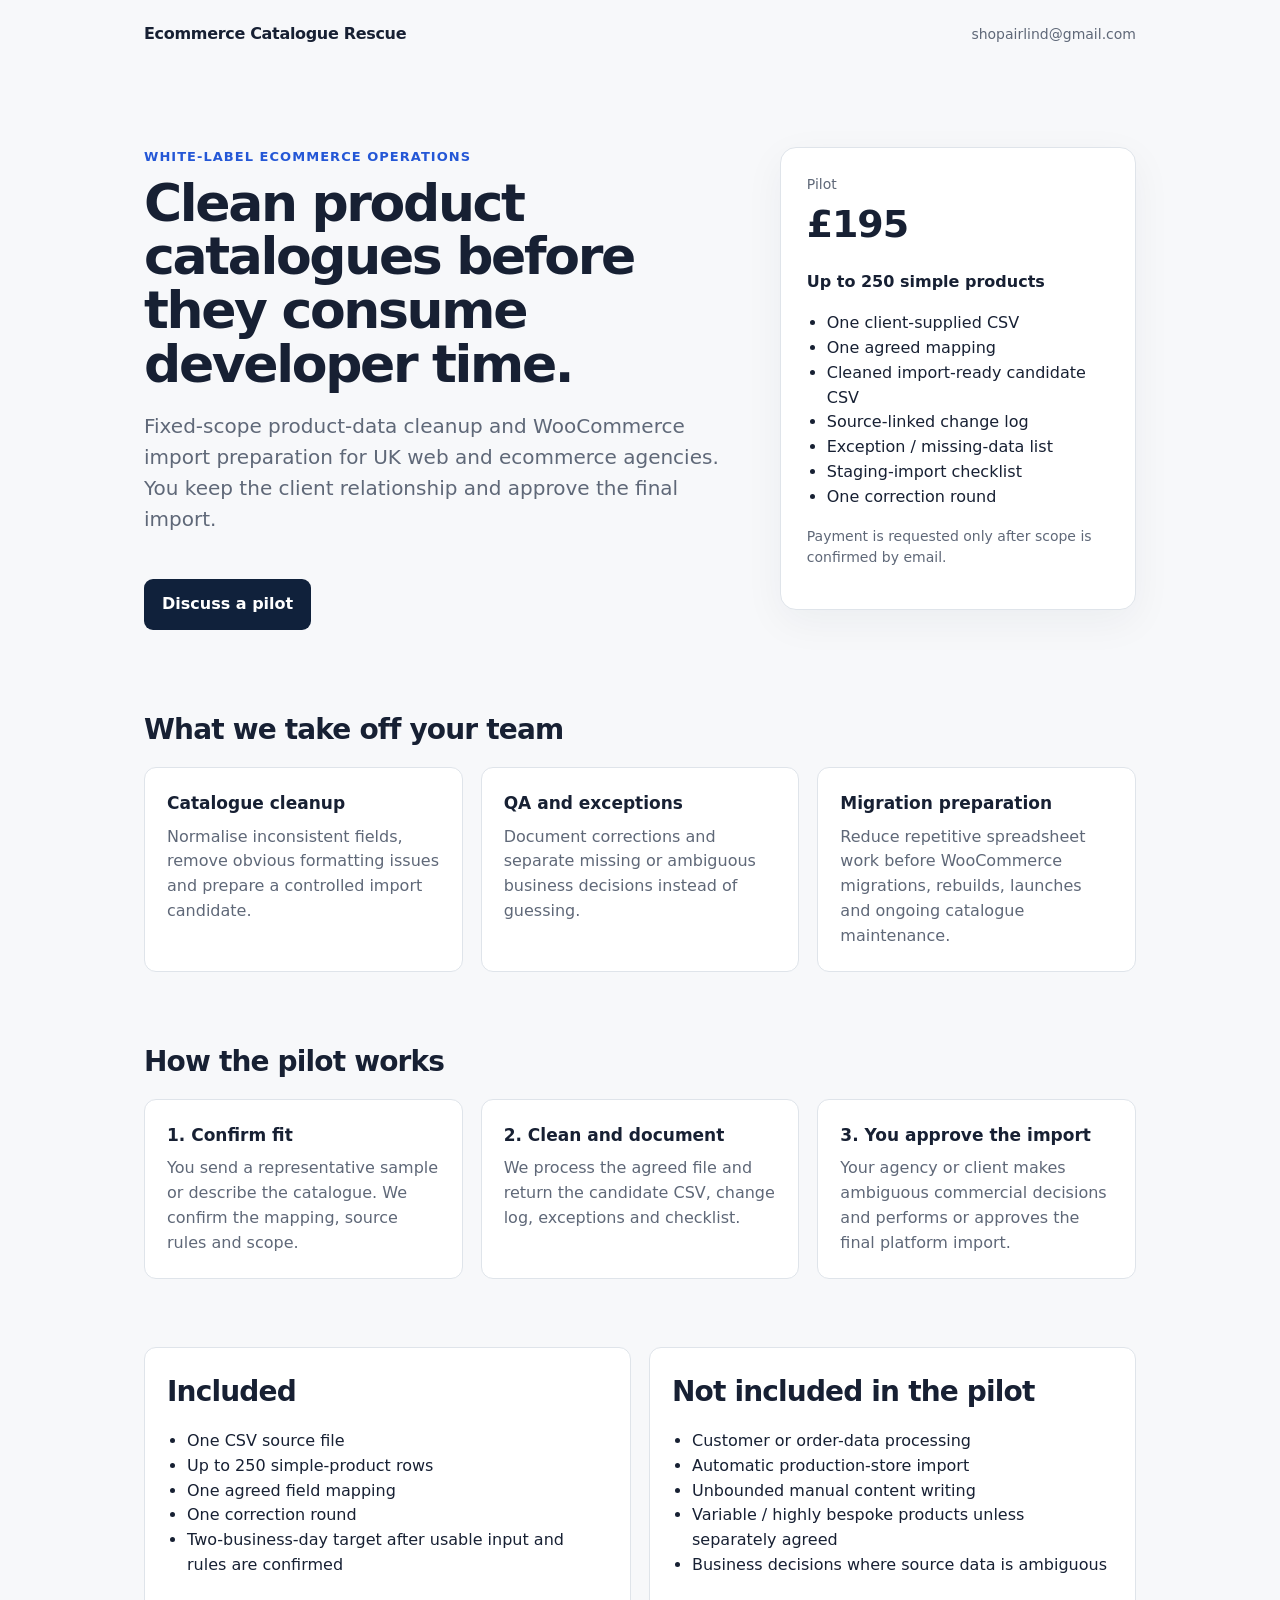
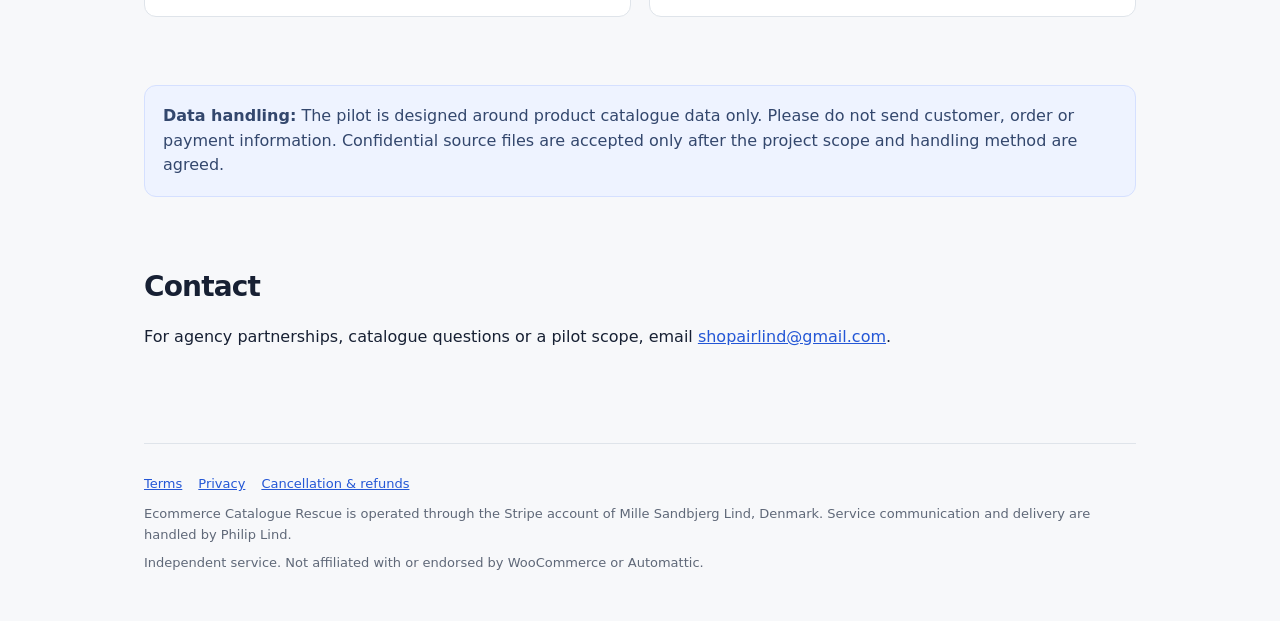
==== catalogue-rescue/index.html @ b731dfa0 "Add Ecommerce Catalogue Rescue landing page" ====
<!doctype html>
<html lang="en">
<head>
  <meta charset="utf-8">
  <meta name="viewport" content="width=device-width,initial-scale=1">
  <title>Ecommerce Catalogue Rescue</title>
  <meta name="description" content="Fixed-scope product catalogue cleanup and WooCommerce import preparation for UK ecommerce and web agencies.">
  <style>
    :root{--bg:#f7f8fa;--card:#fff;--text:#172033;--muted:#5f6878;--line:#dfe4ea;--accent:#2457d6;--dark:#10213b}*{box-sizing:border-box}body{margin:0;font-family:Inter,ui-sans-serif,system-ui,-apple-system,BlinkMacSystemFont,"Segoe UI",sans-serif;background:var(--bg);color:var(--text);line-height:1.55}a{color:var(--accent)}.wrap{max-width:1040px;margin:auto;padding:0 24px}.nav{display:flex;justify-content:space-between;align-items:center;padding:22px 0}.brand{font-weight:800;letter-spacing:-.02em}.nav a{text-decoration:none;color:var(--muted);font-size:14px}.hero{padding:78px 0 44px;display:grid;grid-template-columns:1.25fr .75fr;gap:42px;align-items:start}.eyebrow{font-size:13px;font-weight:700;text-transform:uppercase;letter-spacing:.08em;color:var(--accent)}h1{font-size:52px;line-height:1.03;letter-spacing:-.045em;margin:10px 0 18px}.lead{font-size:20px;color:var(--muted);max-width:720px}.cta{display:inline-block;margin-top:24px;background:var(--dark);color:white;text-decoration:none;padding:13px 18px;border-radius:9px;font-weight:700}.card{background:var(--card);border:1px solid var(--line);border-radius:16px;padding:26px;box-shadow:0 12px 40px rgba(16,33,59,.05)}.price{font-size:38px;font-weight:800;letter-spacing:-.03em}.small{font-size:14px;color:var(--muted)}section{padding:34px 0}h2{font-size:28px;letter-spacing:-.03em;margin:0 0 16px}.grid{display:grid;grid-template-columns:repeat(3,1fr);gap:18px}.box{background:white;border:1px solid var(--line);border-radius:12px;padding:22px}.box h3{margin:0 0 8px;font-size:17px}.box p{margin:0;color:var(--muted)}ul{padding-left:20px}.scope{display:grid;grid-template-columns:1fr 1fr;gap:18px}.note{background:#eef3ff;border:1px solid #d5e0ff;border-radius:12px;padding:18px;color:#33476d}.footer{margin-top:44px;padding:30px 0 48px;border-top:1px solid var(--line);font-size:13px;color:var(--muted)}.footer-links{display:flex;gap:16px;flex-wrap:wrap;margin-bottom:10px}@media(max-width:760px){.hero{grid-template-columns:1fr;padding-top:48px}.grid,.scope{grid-template-columns:1fr}h1{font-size:40px}.lead{font-size:18px}}
  </style>
</head>
<body>
  <div class="wrap">
    <nav class="nav"><div class="brand">Ecommerce Catalogue Rescue</div><a href="mailto:shopairlind@gmail.com">shopairlind@gmail.com</a></nav>

    <main>
      <section class="hero">
        <div>
          <div class="eyebrow">White-label ecommerce operations</div>
          <h1>Clean product catalogues before they consume developer time.</h1>
          <p class="lead">Fixed-scope product-data cleanup and WooCommerce import preparation for UK web and ecommerce agencies. You keep the client relationship and approve the final import.</p>
          <a class="cta" href="mailto:shopairlind@gmail.com?subject=Catalogue%20Rescue%20pilot">Discuss a pilot</a>
        </div>
        <aside class="card">
          <div class="small">Pilot</div>
          <div class="price">£195</div>
          <p><strong>Up to 250 simple products</strong></p>
          <ul>
            <li>One client-supplied CSV</li>
            <li>One agreed mapping</li>
            <li>Cleaned import-ready candidate CSV</li>
            <li>Source-linked change log</li>
            <li>Exception / missing-data list</li>
            <li>Staging-import checklist</li>
            <li>One correction round</li>
          </ul>
          <p class="small">Payment is requested only after scope is confirmed by email.</p>
        </aside>
      </section>

      <section>
        <h2>What we take off your team</h2>
        <div class="grid">
          <div class="box"><h3>Catalogue cleanup</h3><p>Normalise inconsistent fields, remove obvious formatting issues and prepare a controlled import candidate.</p></div>
          <div class="box"><h3>QA and exceptions</h3><p>Document corrections and separate missing or ambiguous business decisions instead of guessing.</p></div>
          <div class="box"><h3>Migration preparation</h3><p>Reduce repetitive spreadsheet work before WooCommerce migrations, rebuilds, launches and ongoing catalogue maintenance.</p></div>
        </div>
      </section>

      <section>
        <h2>How the pilot works</h2>
        <div class="grid">
          <div class="box"><h3>1. Confirm fit</h3><p>You send a representative sample or describe the catalogue. We confirm the mapping, source rules and scope.</p></div>
          <div class="box"><h3>2. Clean and document</h3><p>We process the agreed file and return the candidate CSV, change log, exceptions and checklist.</p></div>
          <div class="box"><h3>3. You approve the import</h3><p>Your agency or client makes ambiguous commercial decisions and performs or approves the final platform import.</p></div>
        </div>
      </section>

      <section class="scope">
        <div class="box">
          <h2>Included</h2>
          <ul>
            <li>One CSV source file</li>
            <li>Up to 250 simple-product rows</li>
            <li>One agreed field mapping</li>
            <li>One correction round</li>
            <li>Two-business-day target after usable input and rules are confirmed</li>
          </ul>
        </div>
        <div class="box">
          <h2>Not included in the pilot</h2>
          <ul>
            <li>Customer or order-data processing</li>
            <li>Automatic production-store import</li>
            <li>Unbounded manual content writing</li>
            <li>Variable / highly bespoke products unless separately agreed</li>
            <li>Business decisions where source data is ambiguous</li>
          </ul>
        </div>
      </section>

      <section>
        <div class="note"><strong>Data handling:</strong> The pilot is designed around product catalogue data only. Please do not send customer, order or payment information. Confidential source files are accepted only after the project scope and handling method are agreed.</div>
      </section>

      <section>
        <h2>Contact</h2>
        <p>For agency partnerships, catalogue questions or a pilot scope, email <a href="mailto:shopairlind@gmail.com">shopairlind@gmail.com</a>.</p>
      </section>
    </main>

    <footer class="footer">
      <div class="footer-links"><a href="terms.html">Terms</a><a href="privacy.html">Privacy</a><a href="refunds.html">Cancellation & refunds</a></div>
      <div>Ecommerce Catalogue Rescue is operated through the Stripe account of Mille Sandbjerg Lind, Denmark. Service communication and delivery are handled by Philip Lind.</div>
      <div style="margin-top:8px">Independent service. Not affiliated with or endorsed by WooCommerce or Automattic.</div>
    </footer>
  </div>
</body>
</html>
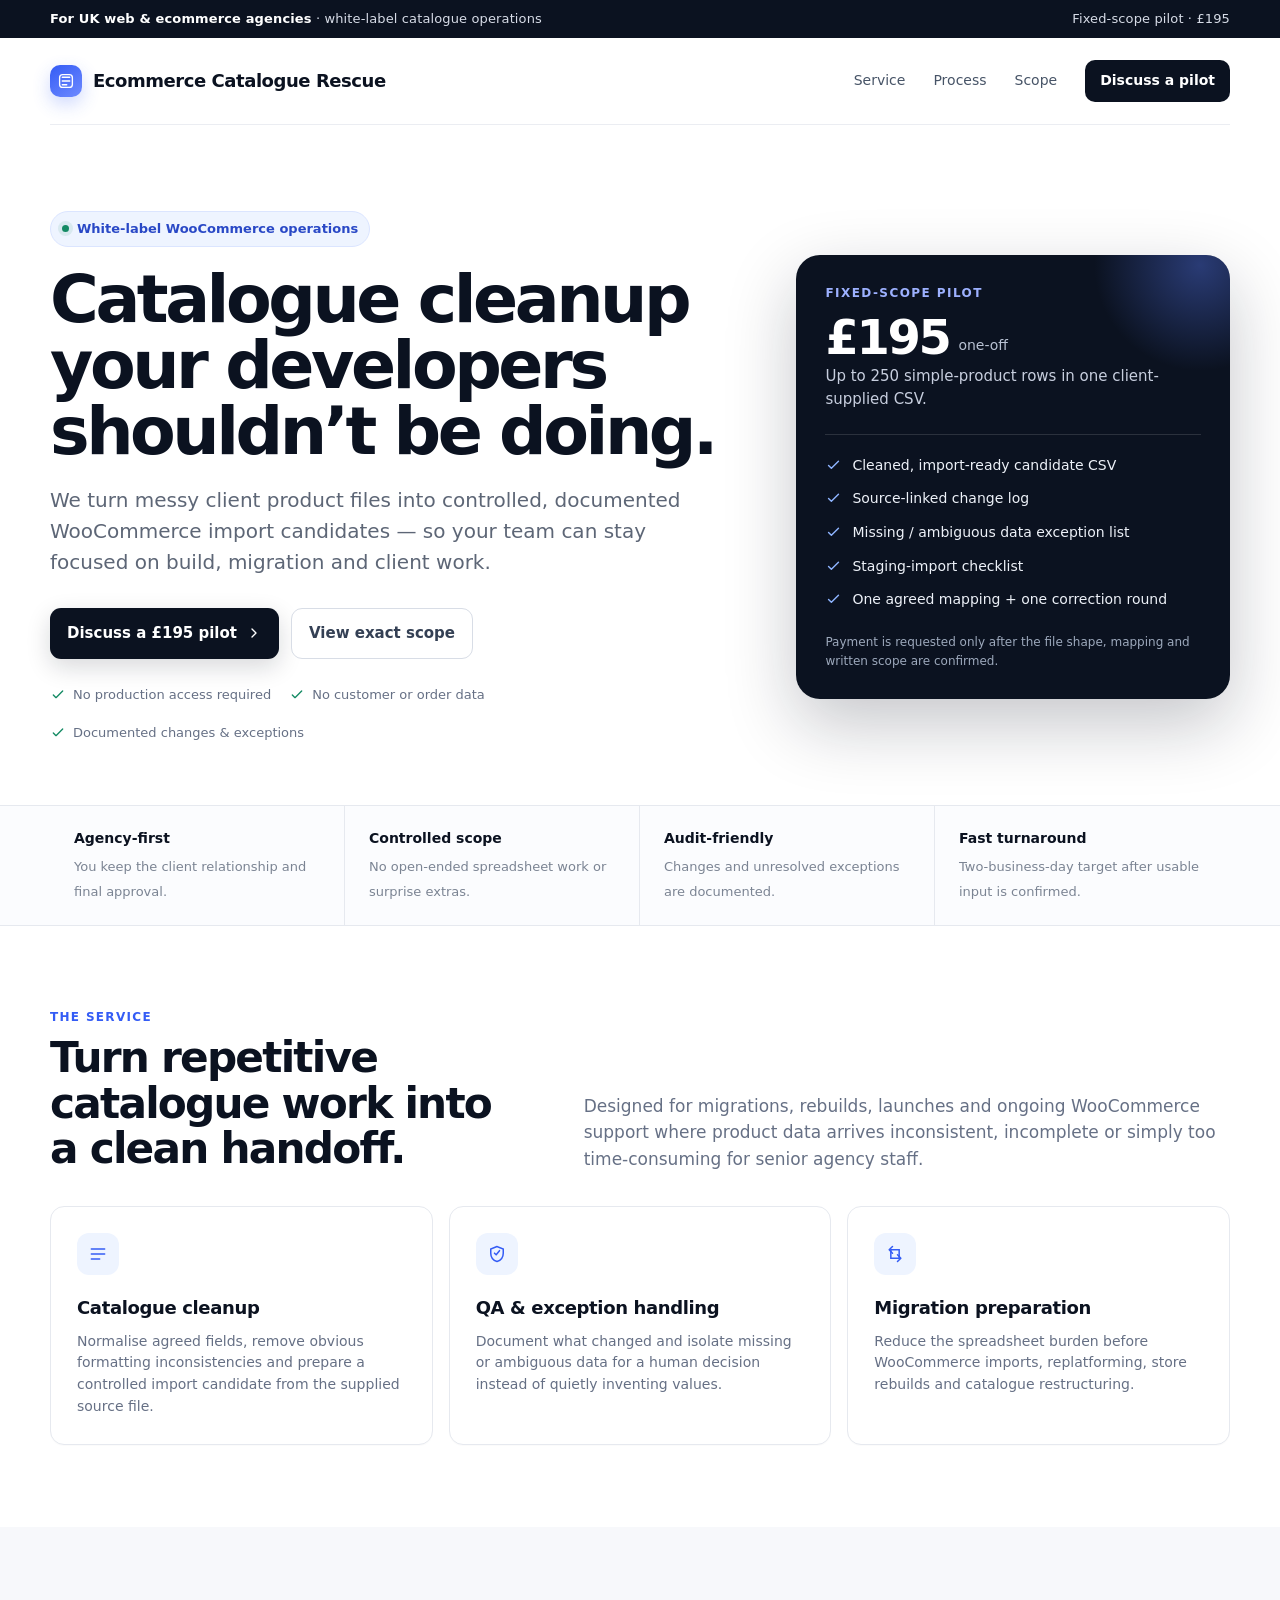
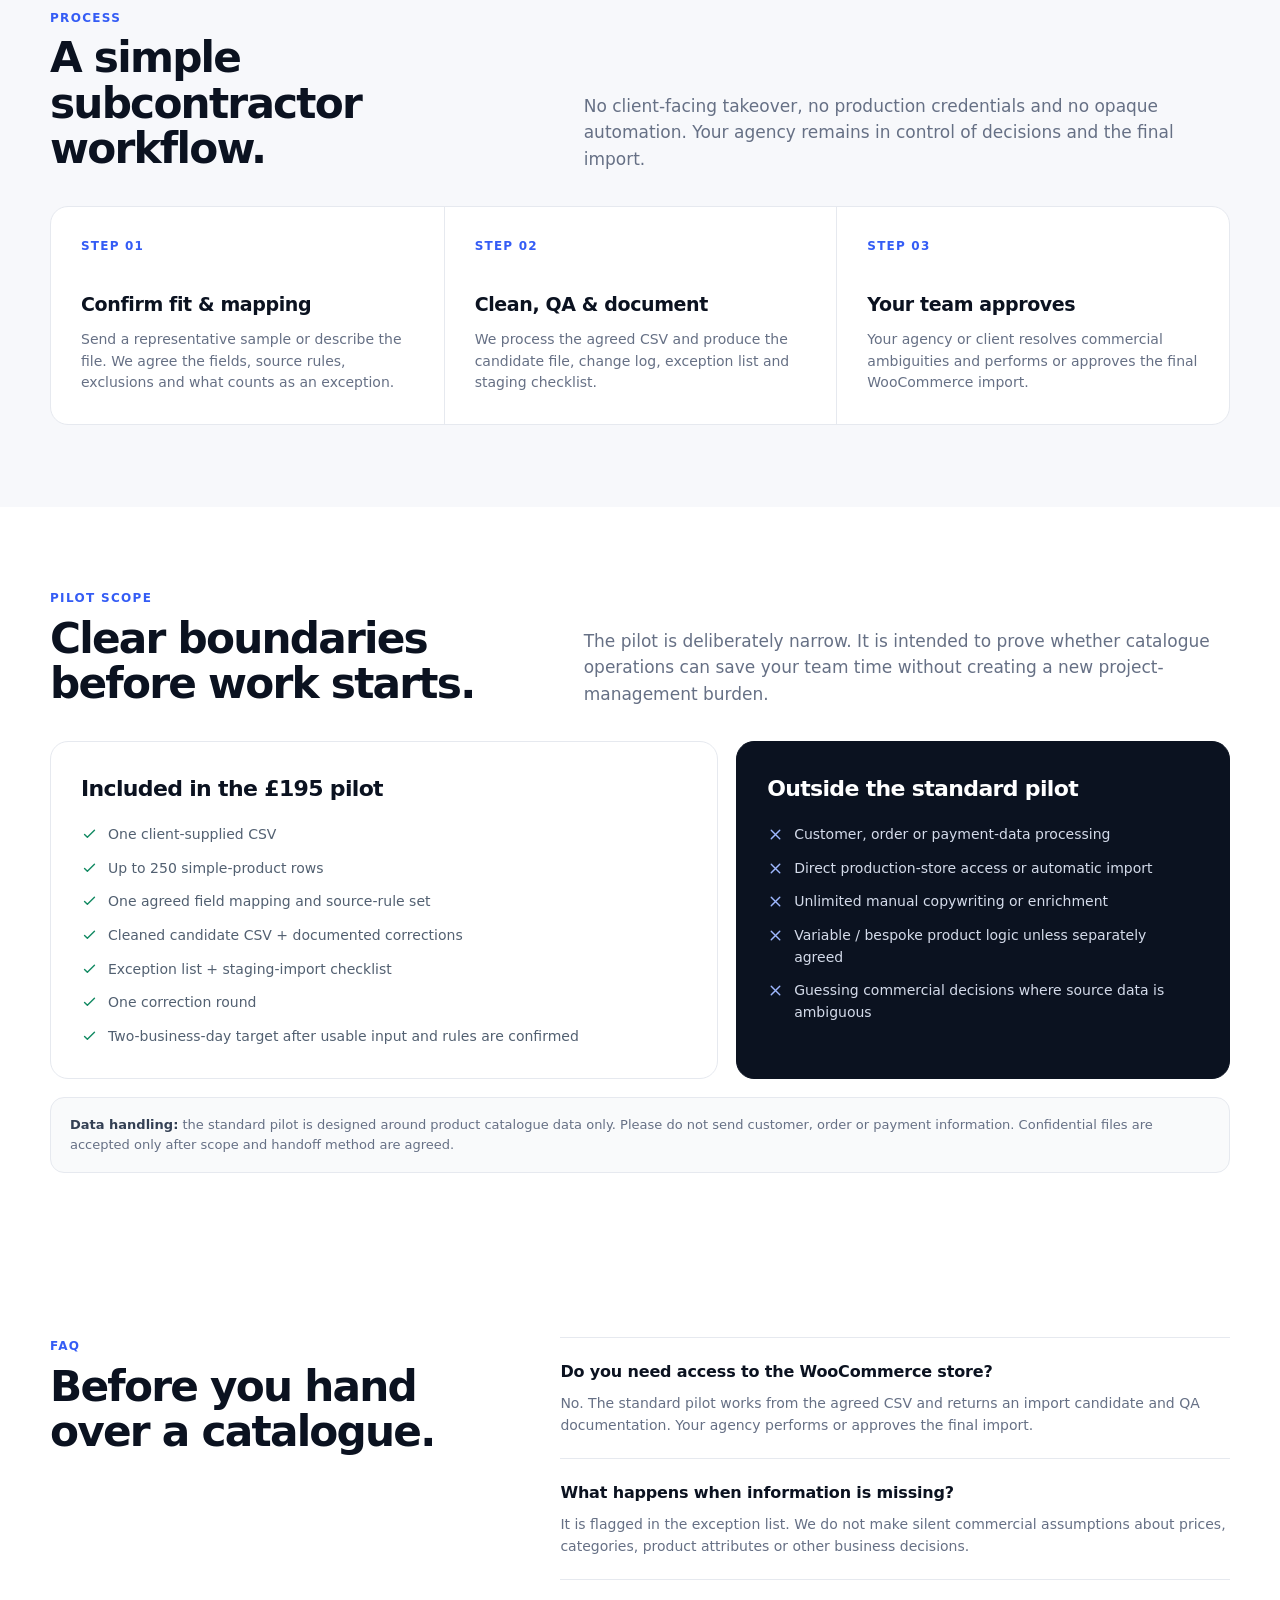
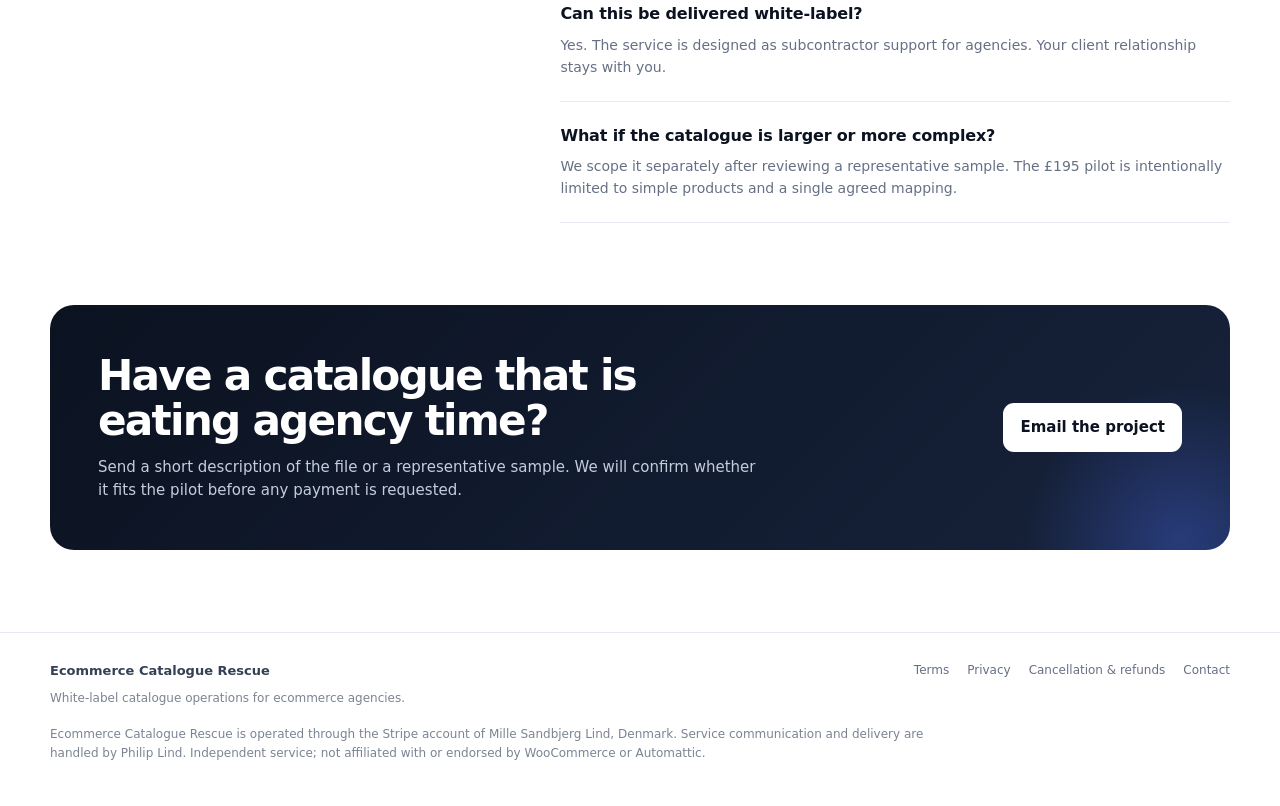
==== commit 6aba54f0: "Redesign Catalogue Rescue landing page" ====
--- a/catalogue-rescue/index.html
+++ b/catalogue-rescue/index.html
@@ -3,97 +3,336 @@
 <head>
   <meta charset="utf-8">
   <meta name="viewport" content="width=device-width,initial-scale=1">
-  <title>Ecommerce Catalogue Rescue</title>
-  <meta name="description" content="Fixed-scope product catalogue cleanup and WooCommerce import preparation for UK ecommerce and web agencies.">
+  <meta name="theme-color" content="#0b1220">
+  <title>Ecommerce Catalogue Rescue — WooCommerce catalogue cleanup for agencies</title>
+  <meta name="description" content="White-label WooCommerce product catalogue cleanup, QA and import preparation for UK web and ecommerce agencies. Fixed-scope pilot from £195.">
+  <meta property="og:title" content="Ecommerce Catalogue Rescue">
+  <meta property="og:description" content="White-label product catalogue cleanup and WooCommerce import preparation for UK agencies.">
+  <meta property="og:type" content="website">
   <style>
-    :root{--bg:#f7f8fa;--card:#fff;--text:#172033;--muted:#5f6878;--line:#dfe4ea;--accent:#2457d6;--dark:#10213b}*{box-sizing:border-box}body{margin:0;font-family:Inter,ui-sans-serif,system-ui,-apple-system,BlinkMacSystemFont,"Segoe UI",sans-serif;background:var(--bg);color:var(--text);line-height:1.55}a{color:var(--accent)}.wrap{max-width:1040px;margin:auto;padding:0 24px}.nav{display:flex;justify-content:space-between;align-items:center;padding:22px 0}.brand{font-weight:800;letter-spacing:-.02em}.nav a{text-decoration:none;color:var(--muted);font-size:14px}.hero{padding:78px 0 44px;display:grid;grid-template-columns:1.25fr .75fr;gap:42px;align-items:start}.eyebrow{font-size:13px;font-weight:700;text-transform:uppercase;letter-spacing:.08em;color:var(--accent)}h1{font-size:52px;line-height:1.03;letter-spacing:-.045em;margin:10px 0 18px}.lead{font-size:20px;color:var(--muted);max-width:720px}.cta{display:inline-block;margin-top:24px;background:var(--dark);color:white;text-decoration:none;padding:13px 18px;border-radius:9px;font-weight:700}.card{background:var(--card);border:1px solid var(--line);border-radius:16px;padding:26px;box-shadow:0 12px 40px rgba(16,33,59,.05)}.price{font-size:38px;font-weight:800;letter-spacing:-.03em}.small{font-size:14px;color:var(--muted)}section{padding:34px 0}h2{font-size:28px;letter-spacing:-.03em;margin:0 0 16px}.grid{display:grid;grid-template-columns:repeat(3,1fr);gap:18px}.box{background:white;border:1px solid var(--line);border-radius:12px;padding:22px}.box h3{margin:0 0 8px;font-size:17px}.box p{margin:0;color:var(--muted)}ul{padding-left:20px}.scope{display:grid;grid-template-columns:1fr 1fr;gap:18px}.note{background:#eef3ff;border:1px solid #d5e0ff;border-radius:12px;padding:18px;color:#33476d}.footer{margin-top:44px;padding:30px 0 48px;border-top:1px solid var(--line);font-size:13px;color:var(--muted)}.footer-links{display:flex;gap:16px;flex-wrap:wrap;margin-bottom:10px}@media(max-width:760px){.hero{grid-template-columns:1fr;padding-top:48px}.grid,.scope{grid-template-columns:1fr}h1{font-size:40px}.lead{font-size:18px}}
+    :root{
+      --ink:#0b1220;
+      --ink-2:#111b2d;
+      --text:#172033;
+      --muted:#667085;
+      --muted-2:#98a2b3;
+      --line:#e6e9ef;
+      --soft:#f7f8fb;
+      --soft-blue:#eef4ff;
+      --blue:#345cf5;
+      --blue-dark:#2448d8;
+      --green:#138a63;
+      --white:#fff;
+      --shadow:0 18px 60px rgba(11,18,32,.08);
+      --radius:20px;
+      --radius-sm:14px;
+      --max:1180px;
+    }
+    *{box-sizing:border-box}
+    html{scroll-behavior:smooth}
+    body{margin:0;background:#fff;color:var(--text);font-family:Inter,ui-sans-serif,system-ui,-apple-system,BlinkMacSystemFont,"Segoe UI",sans-serif;line-height:1.55;-webkit-font-smoothing:antialiased}
+    a{color:inherit}
+    .wrap{width:min(var(--max),calc(100% - 40px));margin:0 auto}
+    .topbar{background:var(--ink);color:#d7dce7;font-size:13px;letter-spacing:.01em}
+    .topbar .wrap{display:flex;justify-content:space-between;gap:20px;align-items:center;padding:9px 0}
+    .topbar strong{color:#fff;font-weight:650}
+    .nav{display:flex;justify-content:space-between;align-items:center;padding:22px 0;border-bottom:1px solid rgba(230,233,239,.8)}
+    .brand{display:flex;align-items:center;gap:11px;text-decoration:none;color:var(--ink);font-weight:760;letter-spacing:-.025em;font-size:18px}
+    .mark{width:32px;height:32px;border-radius:10px;background:linear-gradient(145deg,#345cf5,#6e8aff);display:grid;place-items:center;box-shadow:0 7px 18px rgba(52,92,245,.24)}
+    .mark svg{width:18px;height:18px;stroke:#fff}
+    .navlinks{display:flex;align-items:center;gap:28px}
+    .navlinks a{font-size:14px;color:#475467;text-decoration:none}
+    .navlinks a:hover{color:var(--ink)}
+    .nav-cta{padding:10px 15px;border-radius:10px;background:var(--ink);color:#fff!important;font-weight:650}
+    .hero{padding:86px 0 62px;display:grid;grid-template-columns:minmax(0,1.12fr) minmax(330px,.72fr);gap:72px;align-items:center}
+    .eyebrow{display:inline-flex;align-items:center;gap:8px;font-size:13px;font-weight:720;color:#2948c6;background:var(--soft-blue);border:1px solid #dbe5ff;border-radius:999px;padding:7px 11px}
+    .dot{width:7px;height:7px;border-radius:50%;background:var(--green);box-shadow:0 0 0 4px rgba(19,138,99,.1)}
+    h1{margin:20px 0 20px;font-size:clamp(44px,5.2vw,70px);line-height:.99;letter-spacing:-.052em;color:var(--ink);max-width:820px;font-weight:760}
+    .lead{font-size:20px;line-height:1.55;color:#5d6676;max-width:760px;margin:0}
+    .hero-actions{display:flex;gap:12px;flex-wrap:wrap;margin-top:30px}
+    .btn{display:inline-flex;align-items:center;justify-content:center;gap:9px;text-decoration:none;border-radius:11px;padding:13px 17px;font-size:15px;font-weight:680;transition:.16s ease}
+    .btn-primary{background:var(--ink);color:#fff;box-shadow:0 8px 24px rgba(11,18,32,.16)}
+    .btn-primary:hover{background:#16223a;transform:translateY(-1px)}
+    .btn-secondary{border:1px solid #d8dde6;color:#344054;background:#fff}
+    .btn-secondary:hover{border-color:#b8c0ce;background:#fafbfc}
+    .micro{display:flex;flex-wrap:wrap;gap:18px;margin-top:26px;font-size:13px;color:#667085}
+    .micro span{display:flex;align-items:center;gap:7px}
+    .micro svg{width:16px;height:16px;stroke:#138a63}
+    .offer-card{position:relative;background:var(--ink);color:#fff;border-radius:24px;padding:29px;box-shadow:0 25px 70px rgba(11,18,32,.24);overflow:hidden}
+    .offer-card:before{content:"";position:absolute;right:-80px;top:-100px;width:220px;height:220px;background:radial-gradient(circle,rgba(91,126,255,.38),rgba(91,126,255,0) 68%)}
+    .offer-label{font-size:12px;text-transform:uppercase;letter-spacing:.12em;color:#9db1ff;font-weight:750}
+    .price{display:flex;align-items:end;gap:9px;margin:11px 0 4px}
+    .price strong{font-size:48px;line-height:1;font-weight:760;letter-spacing:-.05em}
+    .price span{font-size:14px;color:#b9c2d3;margin-bottom:5px}
+    .offer-sub{color:#c7cede;font-size:15px;margin:0 0 22px}
+    .offer-rule{height:1px;background:rgba(255,255,255,.13);margin:20px 0}
+    .checklist{list-style:none;margin:0;padding:0;display:grid;gap:12px}
+    .checklist li{display:flex;gap:10px;align-items:flex-start;color:#edf1f8;font-size:14px}
+    .checklist svg{flex:0 0 auto;width:17px;height:17px;stroke:#8eb4ff;margin-top:2px}
+    .offer-note{margin:22px 0 0;font-size:12px;line-height:1.55;color:#9da9bc}
+    .trust-strip{border-top:1px solid var(--line);border-bottom:1px solid var(--line);background:#fbfcfe}
+    .trust-grid{display:grid;grid-template-columns:repeat(4,1fr)}
+    .trust-item{padding:22px 24px;border-right:1px solid var(--line)}
+    .trust-item:last-child{border-right:0}
+    .trust-item strong{display:block;font-size:14px;color:var(--ink);margin-bottom:4px}
+    .trust-item span{font-size:13px;color:#7b8493}
+    section{padding:82px 0}
+    .section-head{display:grid;grid-template-columns:.85fr 1.15fr;gap:56px;align-items:end;margin-bottom:34px}
+    .section-kicker{font-size:12px;font-weight:750;text-transform:uppercase;letter-spacing:.11em;color:var(--blue)}
+    h2{font-size:clamp(32px,3.3vw,46px);line-height:1.08;letter-spacing:-.042em;color:var(--ink);margin:8px 0 0;font-weight:730}
+    .section-copy{color:#667085;font-size:17px;margin:0;max-width:660px}
+    .cards{display:grid;grid-template-columns:repeat(3,1fr);gap:16px}
+    .card{background:#fff;border:1px solid var(--line);border-radius:var(--radius-sm);padding:26px;box-shadow:0 1px 1px rgba(16,24,40,.02)}
+    .card-icon{width:42px;height:42px;border-radius:12px;background:var(--soft-blue);display:grid;place-items:center;margin-bottom:19px}
+    .card-icon svg{width:20px;height:20px;stroke:var(--blue)}
+    .card h3{margin:0 0 9px;font-size:18px;letter-spacing:-.02em;color:var(--ink)}
+    .card p{margin:0;color:#667085;font-size:14px}
+    .process{background:var(--soft)}
+    .steps{display:grid;grid-template-columns:repeat(3,1fr);gap:0;border:1px solid var(--line);border-radius:18px;overflow:hidden;background:#fff}
+    .step{padding:30px;position:relative}
+    .step+.step{border-left:1px solid var(--line)}
+    .step-num{font-size:12px;font-weight:760;color:var(--blue);margin-bottom:34px;letter-spacing:.1em;text-transform:uppercase}
+    .step h3{font-size:19px;color:var(--ink);letter-spacing:-.02em;margin:0 0 10px}
+    .step p{font-size:14px;color:#667085;margin:0}
+    .scope-wrap{display:grid;grid-template-columns:1.15fr .85fr;gap:18px}
+    .scope-card{border:1px solid var(--line);border-radius:18px;padding:30px;background:#fff}
+    .scope-card.dark{background:var(--ink);border-color:var(--ink);color:#fff}
+    .scope-card h3{font-size:22px;letter-spacing:-.03em;margin:0 0 18px;color:var(--ink)}
+    .scope-card.dark h3{color:#fff}
+    .scope-list{list-style:none;margin:0;padding:0;display:grid;gap:12px}
+    .scope-list li{display:flex;gap:10px;font-size:14px;color:#526071}
+    .scope-card.dark .scope-list li{color:#d4dbea}
+    .scope-list svg{width:17px;height:17px;flex:0 0 auto;margin-top:2px;stroke:var(--green)}
+    .scope-card.dark .scope-list svg{stroke:#9fb8ff}
+    .data-note{margin-top:18px;background:#f9fafb;border:1px solid var(--line);border-radius:14px;padding:17px 19px;font-size:13px;color:#667085}
+    .data-note strong{color:#344054}
+    .faq{display:grid;grid-template-columns:.8fr 1.2fr;gap:64px}
+    .faq-list{border-top:1px solid var(--line)}
+    .faq-item{padding:22px 0;border-bottom:1px solid var(--line)}
+    .faq-item h3{font-size:16px;margin:0 0 8px;color:var(--ink);letter-spacing:-.01em}
+    .faq-item p{font-size:14px;color:#667085;margin:0}
+    .contact{padding:0 0 82px}
+    .contact-panel{background:linear-gradient(135deg,#0b1220,#17233c);border-radius:24px;padding:48px;color:#fff;display:flex;justify-content:space-between;align-items:center;gap:34px;position:relative;overflow:hidden}
+    .contact-panel:after{content:"";position:absolute;right:-110px;bottom:-150px;width:320px;height:320px;border-radius:50%;background:radial-gradient(circle,rgba(77,112,255,.32),rgba(77,112,255,0) 68%)}
+    .contact-panel h2{color:#fff;margin:0 0 12px;max-width:620px}
+    .contact-panel p{margin:0;color:#c5cddd;max-width:660px;font-size:15px}
+    .contact-panel .btn{background:#fff;color:var(--ink);position:relative;z-index:1;white-space:nowrap}
+    footer{border-top:1px solid var(--line);padding:28px 0 42px;color:#7b8493;font-size:12px}
+    .footer-main{display:flex;justify-content:space-between;gap:30px;align-items:flex-start}
+    .footer-brand{color:#344054;font-weight:700;font-size:13px;margin-bottom:7px}
+    .footer-links{display:flex;gap:18px;flex-wrap:wrap}
+    .footer-links a{text-decoration:none;color:#667085}
+    .footer-links a:hover{color:var(--ink)}
+    .legal{margin-top:18px;max-width:900px;line-height:1.6}
+    @media(max-width:900px){
+      .navlinks a:not(.nav-cta){display:none}
+      .hero{grid-template-columns:1fr;gap:36px;padding-top:58px}
+      .offer-card{max-width:620px}
+      .trust-grid{grid-template-columns:1fr 1fr}
+      .trust-item:nth-child(2){border-right:0}.trust-item:nth-child(-n+2){border-bottom:1px solid var(--line)}
+      .section-head,.faq{grid-template-columns:1fr;gap:20px}
+      .cards,.steps{grid-template-columns:1fr}
+      .step+.step{border-left:0;border-top:1px solid var(--line)}
+      .scope-wrap{grid-template-columns:1fr}
+      .contact-panel{align-items:flex-start;flex-direction:column}
+    }
+    @media(max-width:600px){
+      .wrap{width:min(var(--max),calc(100% - 28px))}
+      .topbar .wrap{align-items:flex-start;flex-direction:column;gap:2px;padding:8px 0}
+      .nav{padding:16px 0}.brand{font-size:16px}.mark{width:29px;height:29px}
+      .hero{padding:46px 0 46px}.lead{font-size:18px}.hero-actions{flex-direction:column;align-items:stretch}.btn{width:100%}
+      .micro{display:grid;gap:9px}
+      .offer-card{padding:24px;border-radius:20px}.price strong{font-size:43px}
+      .trust-grid{grid-template-columns:1fr}.trust-item{border-right:0!important;border-bottom:1px solid var(--line)}.trust-item:last-child{border-bottom:0}
+      section{padding:60px 0}.section-copy{font-size:16px}
+      .card,.step,.scope-card{padding:23px}
+      .contact{padding-bottom:60px}.contact-panel{padding:30px 24px;border-radius:19px}
+      .footer-main{flex-direction:column}
+    }
   </style>
+  <script type="application/ld+json">
+  {
+    "@context":"https://schema.org",
+    "@type":"ProfessionalService",
+    "name":"Ecommerce Catalogue Rescue",
+    "description":"White-label product catalogue cleanup and WooCommerce import preparation for UK web and ecommerce agencies.",
+    "email":"shopairlind@gmail.com",
+    "areaServed":"United Kingdom"
+  }
+  </script>
 </head>
 <body>
+  <div class="topbar">
+    <div class="wrap"><span><strong>For UK web & ecommerce agencies</strong> · white-label catalogue operations</span><span>Fixed-scope pilot · £195</span></div>
+  </div>
+
   <div class="wrap">
-    <nav class="nav"><div class="brand">Ecommerce Catalogue Rescue</div><a href="mailto:shopairlind@gmail.com">shopairlind@gmail.com</a></nav>
+    <nav class="nav" aria-label="Primary navigation">
+      <a class="brand" href="./" aria-label="Ecommerce Catalogue Rescue home">
+        <span class="mark" aria-hidden="true">
+          <svg viewBox="0 0 24 24" fill="none" stroke-width="1.8"><path d="M7 7h10M7 12h10M7 17h6" stroke-linecap="round"/><rect x="3.5" y="3.5" width="17" height="17" rx="4"/></svg>
+        </span>
+        Ecommerce Catalogue Rescue
+      </a>
+      <div class="navlinks">
+        <a href="#service">Service</a>
+        <a href="#process">Process</a>
+        <a href="#scope">Scope</a>
+        <a class="nav-cta" href="mailto:shopairlind@gmail.com?subject=Catalogue%20Rescue%20pilot">Discuss a pilot</a>
+      </div>
+    </nav>
 
     <main>
       <section class="hero">
         <div>
-          <div class="eyebrow">White-label ecommerce operations</div>
-          <h1>Clean product catalogues before they consume developer time.</h1>
-          <p class="lead">Fixed-scope product-data cleanup and WooCommerce import preparation for UK web and ecommerce agencies. You keep the client relationship and approve the final import.</p>
-          <a class="cta" href="mailto:shopairlind@gmail.com?subject=Catalogue%20Rescue%20pilot">Discuss a pilot</a>
-        </div>
-        <aside class="card">
-          <div class="small">Pilot</div>
-          <div class="price">£195</div>
-          <p><strong>Up to 250 simple products</strong></p>
-          <ul>
-            <li>One client-supplied CSV</li>
-            <li>One agreed mapping</li>
-            <li>Cleaned import-ready candidate CSV</li>
-            <li>Source-linked change log</li>
-            <li>Exception / missing-data list</li>
-            <li>Staging-import checklist</li>
-            <li>One correction round</li>
+          <div class="eyebrow"><span class="dot"></span> White-label WooCommerce operations</div>
+          <h1>Catalogue cleanup your developers shouldn’t be doing.</h1>
+          <p class="lead">We turn messy client product files into controlled, documented WooCommerce import candidates — so your team can stay focused on build, migration and client work.</p>
+          <div class="hero-actions">
+            <a class="btn btn-primary" href="mailto:shopairlind@gmail.com?subject=Catalogue%20Rescue%20pilot">Discuss a £195 pilot
+              <svg width="16" height="16" viewBox="0 0 24 24" fill="none" stroke="currentColor" stroke-width="2"><path d="m9 18 6-6-6-6" stroke-linecap="round" stroke-linejoin="round"/></svg>
+            </a>
+            <a class="btn btn-secondary" href="#scope">View exact scope</a>
+          </div>
+          <div class="micro">
+            <span><svg viewBox="0 0 24 24" fill="none" stroke-width="2"><path d="m5 12 4 4L19 6" stroke-linecap="round" stroke-linejoin="round"/></svg>No production access required</span>
+            <span><svg viewBox="0 0 24 24" fill="none" stroke-width="2"><path d="m5 12 4 4L19 6" stroke-linecap="round" stroke-linejoin="round"/></svg>No customer or order data</span>
+            <span><svg viewBox="0 0 24 24" fill="none" stroke-width="2"><path d="m5 12 4 4L19 6" stroke-linecap="round" stroke-linejoin="round"/></svg>Documented changes & exceptions</span>
+          </div>
+        </div>
+
+        <aside class="offer-card" aria-label="Pilot offer">
+          <div class="offer-label">Fixed-scope pilot</div>
+          <div class="price"><strong>£195</strong><span>one-off</span></div>
+          <p class="offer-sub">Up to 250 simple-product rows in one client-supplied CSV.</p>
+          <div class="offer-rule"></div>
+          <ul class="checklist">
+            <li><svg viewBox="0 0 24 24" fill="none" stroke-width="2"><path d="m5 12 4 4L19 6" stroke-linecap="round" stroke-linejoin="round"/></svg>Cleaned, import-ready candidate CSV</li>
+            <li><svg viewBox="0 0 24 24" fill="none" stroke-width="2"><path d="m5 12 4 4L19 6" stroke-linecap="round" stroke-linejoin="round"/></svg>Source-linked change log</li>
+            <li><svg viewBox="0 0 24 24" fill="none" stroke-width="2"><path d="m5 12 4 4L19 6" stroke-linecap="round" stroke-linejoin="round"/></svg>Missing / ambiguous data exception list</li>
+            <li><svg viewBox="0 0 24 24" fill="none" stroke-width="2"><path d="m5 12 4 4L19 6" stroke-linecap="round" stroke-linejoin="round"/></svg>Staging-import checklist</li>
+            <li><svg viewBox="0 0 24 24" fill="none" stroke-width="2"><path d="m5 12 4 4L19 6" stroke-linecap="round" stroke-linejoin="round"/></svg>One agreed mapping + one correction round</li>
           </ul>
-          <p class="small">Payment is requested only after scope is confirmed by email.</p>
+          <p class="offer-note">Payment is requested only after the file shape, mapping and written scope are confirmed.</p>
         </aside>
       </section>
-
-      <section>
-        <h2>What we take off your team</h2>
-        <div class="grid">
-          <div class="box"><h3>Catalogue cleanup</h3><p>Normalise inconsistent fields, remove obvious formatting issues and prepare a controlled import candidate.</p></div>
-          <div class="box"><h3>QA and exceptions</h3><p>Document corrections and separate missing or ambiguous business decisions instead of guessing.</p></div>
-          <div class="box"><h3>Migration preparation</h3><p>Reduce repetitive spreadsheet work before WooCommerce migrations, rebuilds, launches and ongoing catalogue maintenance.</p></div>
-        </div>
-      </section>
-
-      <section>
-        <h2>How the pilot works</h2>
-        <div class="grid">
-          <div class="box"><h3>1. Confirm fit</h3><p>You send a representative sample or describe the catalogue. We confirm the mapping, source rules and scope.</p></div>
-          <div class="box"><h3>2. Clean and document</h3><p>We process the agreed file and return the candidate CSV, change log, exceptions and checklist.</p></div>
-          <div class="box"><h3>3. You approve the import</h3><p>Your agency or client makes ambiguous commercial decisions and performs or approves the final platform import.</p></div>
-        </div>
-      </section>
-
-      <section class="scope">
-        <div class="box">
-          <h2>Included</h2>
-          <ul>
-            <li>One CSV source file</li>
-            <li>Up to 250 simple-product rows</li>
-            <li>One agreed field mapping</li>
-            <li>One correction round</li>
-            <li>Two-business-day target after usable input and rules are confirmed</li>
-          </ul>
-        </div>
-        <div class="box">
-          <h2>Not included in the pilot</h2>
-          <ul>
-            <li>Customer or order-data processing</li>
-            <li>Automatic production-store import</li>
-            <li>Unbounded manual content writing</li>
-            <li>Variable / highly bespoke products unless separately agreed</li>
-            <li>Business decisions where source data is ambiguous</li>
-          </ul>
-        </div>
-      </section>
-
-      <section>
-        <div class="note"><strong>Data handling:</strong> The pilot is designed around product catalogue data only. Please do not send customer, order or payment information. Confidential source files are accepted only after the project scope and handling method are agreed.</div>
-      </section>
-
-      <section>
-        <h2>Contact</h2>
-        <p>For agency partnerships, catalogue questions or a pilot scope, email <a href="mailto:shopairlind@gmail.com">shopairlind@gmail.com</a>.</p>
-      </section>
     </main>
-
-    <footer class="footer">
-      <div class="footer-links"><a href="terms.html">Terms</a><a href="privacy.html">Privacy</a><a href="refunds.html">Cancellation & refunds</a></div>
-      <div>Ecommerce Catalogue Rescue is operated through the Stripe account of Mille Sandbjerg Lind, Denmark. Service communication and delivery are handled by Philip Lind.</div>
-      <div style="margin-top:8px">Independent service. Not affiliated with or endorsed by WooCommerce or Automattic.</div>
-    </footer>
   </div>
+
+  <div class="trust-strip" aria-label="Service principles">
+    <div class="wrap trust-grid">
+      <div class="trust-item"><strong>Agency-first</strong><span>You keep the client relationship and final approval.</span></div>
+      <div class="trust-item"><strong>Controlled scope</strong><span>No open-ended spreadsheet work or surprise extras.</span></div>
+      <div class="trust-item"><strong>Audit-friendly</strong><span>Changes and unresolved exceptions are documented.</span></div>
+      <div class="trust-item"><strong>Fast turnaround</strong><span>Two-business-day target after usable input is confirmed.</span></div>
+    </div>
+  </div>
+
+  <main>
+    <section id="service">
+      <div class="wrap">
+        <div class="section-head">
+          <div><div class="section-kicker">The service</div><h2>Turn repetitive catalogue work into a clean handoff.</h2></div>
+          <p class="section-copy">Designed for migrations, rebuilds, launches and ongoing WooCommerce support where product data arrives inconsistent, incomplete or simply too time-consuming for senior agency staff.</p>
+        </div>
+        <div class="cards">
+          <article class="card">
+            <div class="card-icon"><svg viewBox="0 0 24 24" fill="none" stroke-width="1.8"><path d="M4 6h16M4 12h16M4 18h10" stroke-linecap="round"/></svg></div>
+            <h3>Catalogue cleanup</h3>
+            <p>Normalise agreed fields, remove obvious formatting inconsistencies and prepare a controlled import candidate from the supplied source file.</p>
+          </article>
+          <article class="card">
+            <div class="card-icon"><svg viewBox="0 0 24 24" fill="none" stroke-width="1.8"><path d="m9 11 2 2 4-5" stroke-linecap="round" stroke-linejoin="round"/><path d="M12 3 4.5 6v5c0 4.4 3 8.5 7.5 10 4.5-1.5 7.5-5.6 7.5-10V6L12 3Z"/></svg></div>
+            <h3>QA & exception handling</h3>
+            <p>Document what changed and isolate missing or ambiguous data for a human decision instead of quietly inventing values.</p>
+          </article>
+          <article class="card">
+            <div class="card-icon"><svg viewBox="0 0 24 24" fill="none" stroke-width="1.8"><path d="M7 7h10v10H7z"/><path d="m9 3-4 4 4 4M15 21l4-4-4-4" stroke-linecap="round" stroke-linejoin="round"/></svg></div>
+            <h3>Migration preparation</h3>
+            <p>Reduce the spreadsheet burden before WooCommerce imports, replatforming, store rebuilds and catalogue restructuring.</p>
+          </article>
+        </div>
+      </div>
+    </section>
+
+    <section class="process" id="process">
+      <div class="wrap">
+        <div class="section-head">
+          <div><div class="section-kicker">Process</div><h2>A simple subcontractor workflow.</h2></div>
+          <p class="section-copy">No client-facing takeover, no production credentials and no opaque automation. Your agency remains in control of decisions and the final import.</p>
+        </div>
+        <div class="steps">
+          <article class="step"><div class="step-num">Step 01</div><h3>Confirm fit & mapping</h3><p>Send a representative sample or describe the file. We agree the fields, source rules, exclusions and what counts as an exception.</p></article>
+          <article class="step"><div class="step-num">Step 02</div><h3>Clean, QA & document</h3><p>We process the agreed CSV and produce the candidate file, change log, exception list and staging checklist.</p></article>
+          <article class="step"><div class="step-num">Step 03</div><h3>Your team approves</h3><p>Your agency or client resolves commercial ambiguities and performs or approves the final WooCommerce import.</p></article>
+        </div>
+      </div>
+    </section>
+
+    <section id="scope">
+      <div class="wrap">
+        <div class="section-head">
+          <div><div class="section-kicker">Pilot scope</div><h2>Clear boundaries before work starts.</h2></div>
+          <p class="section-copy">The pilot is deliberately narrow. It is intended to prove whether catalogue operations can save your team time without creating a new project-management burden.</p>
+        </div>
+        <div class="scope-wrap">
+          <div class="scope-card">
+            <h3>Included in the £195 pilot</h3>
+            <ul class="scope-list">
+              <li><svg viewBox="0 0 24 24" fill="none" stroke-width="2"><path d="m5 12 4 4L19 6" stroke-linecap="round" stroke-linejoin="round"/></svg>One client-supplied CSV</li>
+              <li><svg viewBox="0 0 24 24" fill="none" stroke-width="2"><path d="m5 12 4 4L19 6" stroke-linecap="round" stroke-linejoin="round"/></svg>Up to 250 simple-product rows</li>
+              <li><svg viewBox="0 0 24 24" fill="none" stroke-width="2"><path d="m5 12 4 4L19 6" stroke-linecap="round" stroke-linejoin="round"/></svg>One agreed field mapping and source-rule set</li>
+              <li><svg viewBox="0 0 24 24" fill="none" stroke-width="2"><path d="m5 12 4 4L19 6" stroke-linecap="round" stroke-linejoin="round"/></svg>Cleaned candidate CSV + documented corrections</li>
+              <li><svg viewBox="0 0 24 24" fill="none" stroke-width="2"><path d="m5 12 4 4L19 6" stroke-linecap="round" stroke-linejoin="round"/></svg>Exception list + staging-import checklist</li>
+              <li><svg viewBox="0 0 24 24" fill="none" stroke-width="2"><path d="m5 12 4 4L19 6" stroke-linecap="round" stroke-linejoin="round"/></svg>One correction round</li>
+              <li><svg viewBox="0 0 24 24" fill="none" stroke-width="2"><path d="m5 12 4 4L19 6" stroke-linecap="round" stroke-linejoin="round"/></svg>Two-business-day target after usable input and rules are confirmed</li>
+            </ul>
+          </div>
+          <div class="scope-card dark">
+            <h3>Outside the standard pilot</h3>
+            <ul class="scope-list">
+              <li><svg viewBox="0 0 24 24" fill="none" stroke-width="2"><path d="M6 6l12 12M18 6 6 18" stroke-linecap="round"/></svg>Customer, order or payment-data processing</li>
+              <li><svg viewBox="0 0 24 24" fill="none" stroke-width="2"><path d="M6 6l12 12M18 6 6 18" stroke-linecap="round"/></svg>Direct production-store access or automatic import</li>
+              <li><svg viewBox="0 0 24 24" fill="none" stroke-width="2"><path d="M6 6l12 12M18 6 6 18" stroke-linecap="round"/></svg>Unlimited manual copywriting or enrichment</li>
+              <li><svg viewBox="0 0 24 24" fill="none" stroke-width="2"><path d="M6 6l12 12M18 6 6 18" stroke-linecap="round"/></svg>Variable / bespoke product logic unless separately agreed</li>
+              <li><svg viewBox="0 0 24 24" fill="none" stroke-width="2"><path d="M6 6l12 12M18 6 6 18" stroke-linecap="round"/></svg>Guessing commercial decisions where source data is ambiguous</li>
+            </ul>
+          </div>
+        </div>
+        <div class="data-note"><strong>Data handling:</strong> the standard pilot is designed around product catalogue data only. Please do not send customer, order or payment information. Confidential files are accepted only after scope and handoff method are agreed.</div>
+      </div>
+    </section>
+
+    <section>
+      <div class="wrap faq">
+        <div><div class="section-kicker">FAQ</div><h2>Before you hand over a catalogue.</h2></div>
+        <div class="faq-list">
+          <div class="faq-item"><h3>Do you need access to the WooCommerce store?</h3><p>No. The standard pilot works from the agreed CSV and returns an import candidate and QA documentation. Your agency performs or approves the final import.</p></div>
+          <div class="faq-item"><h3>What happens when information is missing?</h3><p>It is flagged in the exception list. We do not make silent commercial assumptions about prices, categories, product attributes or other business decisions.</p></div>
+          <div class="faq-item"><h3>Can this be delivered white-label?</h3><p>Yes. The service is designed as subcontractor support for agencies. Your client relationship stays with you.</p></div>
+          <div class="faq-item"><h3>What if the catalogue is larger or more complex?</h3><p>We scope it separately after reviewing a representative sample. The £195 pilot is intentionally limited to simple products and a single agreed mapping.</p></div>
+        </div>
+      </div>
+    </section>
+
+    <section class="contact">
+      <div class="wrap">
+        <div class="contact-panel">
+          <div><h2>Have a catalogue that is eating agency time?</h2><p>Send a short description of the file or a representative sample. We will confirm whether it fits the pilot before any payment is requested.</p></div>
+          <a class="btn" href="mailto:shopairlind@gmail.com?subject=Catalogue%20Rescue%20pilot">Email the project</a>
+        </div>
+      </div>
+    </section>
+  </main>
+
+  <footer>
+    <div class="wrap">
+      <div class="footer-main">
+        <div><div class="footer-brand">Ecommerce Catalogue Rescue</div><div>White-label catalogue operations for ecommerce agencies.</div></div>
+        <div class="footer-links"><a href="terms.html">Terms</a><a href="privacy.html">Privacy</a><a href="refunds.html">Cancellation & refunds</a><a href="mailto:shopairlind@gmail.com">Contact</a></div>
+      </div>
+      <div class="legal">Ecommerce Catalogue Rescue is operated through the Stripe account of Mille Sandbjerg Lind, Denmark. Service communication and delivery are handled by Philip Lind. Independent service; not affiliated with or endorsed by WooCommerce or Automattic.</div>
+    </div>
+  </footer>
 </body>
 </html>
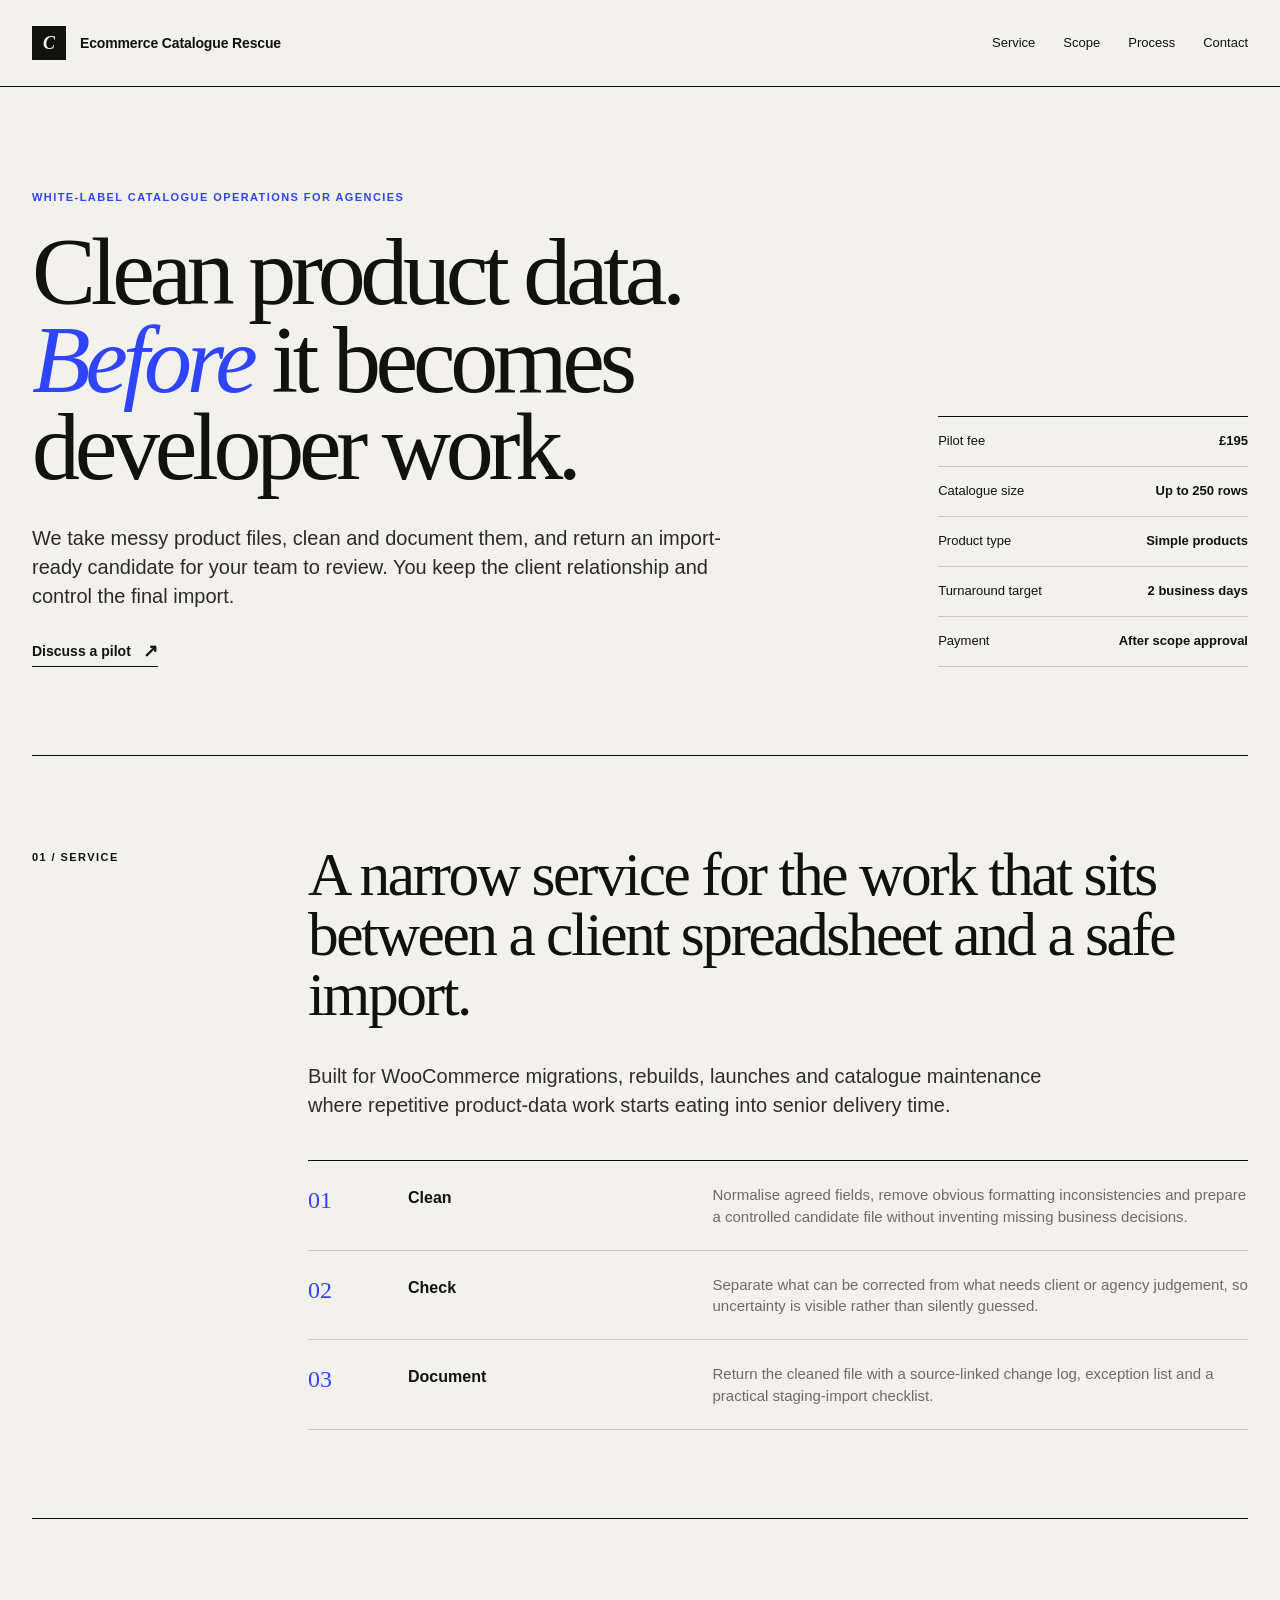
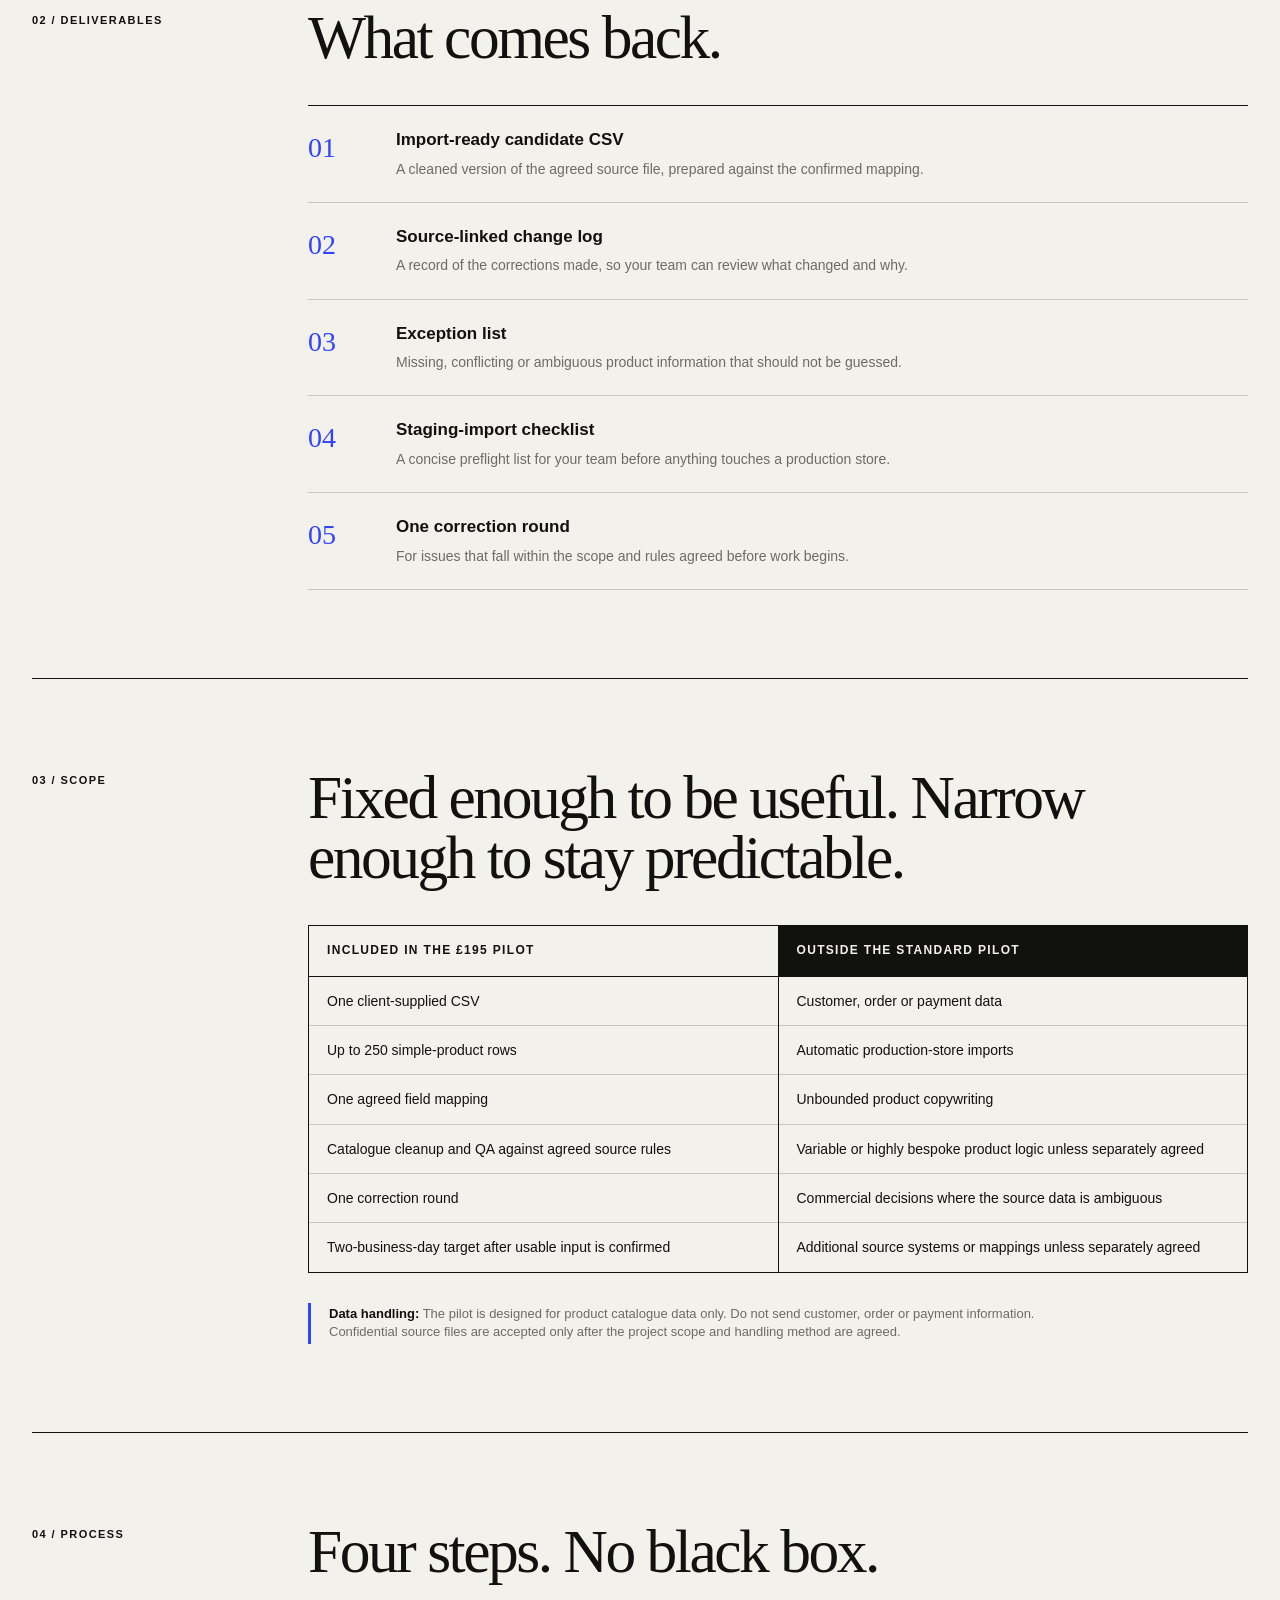
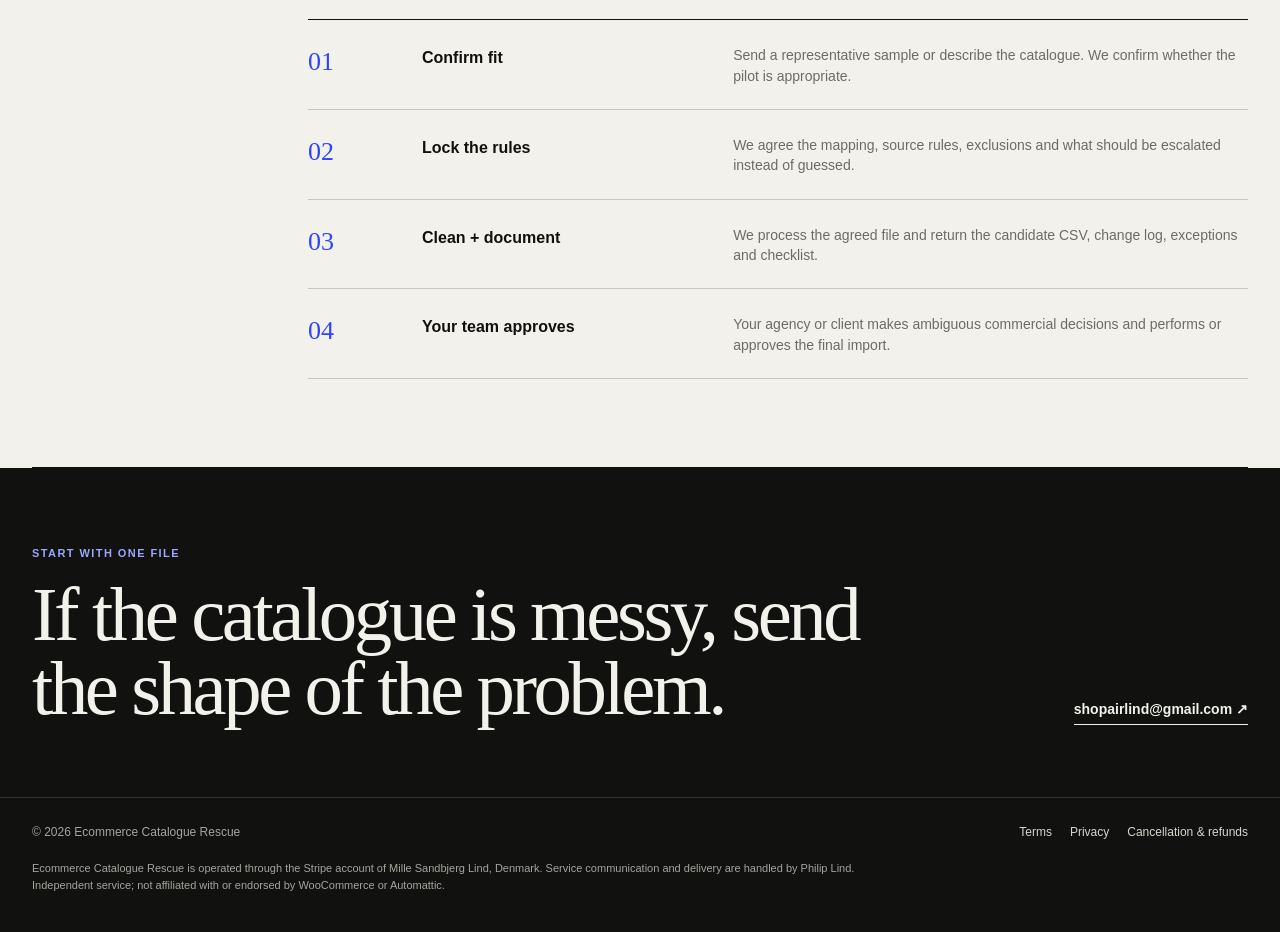
==== commit 9cfaf45e: "Replace generic landing page with restrained editorial agency design" ====
--- a/catalogue-rescue/index.html
+++ b/catalogue-rescue/index.html
@@ -3,336 +3,136 @@
 <head>
   <meta charset="utf-8">
   <meta name="viewport" content="width=device-width,initial-scale=1">
-  <meta name="theme-color" content="#0b1220">
-  <title>Ecommerce Catalogue Rescue — WooCommerce catalogue cleanup for agencies</title>
-  <meta name="description" content="White-label WooCommerce product catalogue cleanup, QA and import preparation for UK web and ecommerce agencies. Fixed-scope pilot from £195.">
+  <meta name="theme-color" content="#f3f1eb">
+  <title>Ecommerce Catalogue Rescue — Product catalogue cleanup for agencies</title>
+  <meta name="description" content="White-label product catalogue cleanup, QA and WooCommerce import preparation for UK web and ecommerce agencies. Fixed-scope pilot: £195.">
   <meta property="og:title" content="Ecommerce Catalogue Rescue">
-  <meta property="og:description" content="White-label product catalogue cleanup and WooCommerce import preparation for UK agencies.">
+  <meta property="og:description" content="Product catalogue cleanup and WooCommerce import preparation for UK agencies.">
   <meta property="og:type" content="website">
-  <style>
-    :root{
-      --ink:#0b1220;
-      --ink-2:#111b2d;
-      --text:#172033;
-      --muted:#667085;
-      --muted-2:#98a2b3;
-      --line:#e6e9ef;
-      --soft:#f7f8fb;
-      --soft-blue:#eef4ff;
-      --blue:#345cf5;
-      --blue-dark:#2448d8;
-      --green:#138a63;
-      --white:#fff;
-      --shadow:0 18px 60px rgba(11,18,32,.08);
-      --radius:20px;
-      --radius-sm:14px;
-      --max:1180px;
-    }
-    *{box-sizing:border-box}
-    html{scroll-behavior:smooth}
-    body{margin:0;background:#fff;color:var(--text);font-family:Inter,ui-sans-serif,system-ui,-apple-system,BlinkMacSystemFont,"Segoe UI",sans-serif;line-height:1.55;-webkit-font-smoothing:antialiased}
-    a{color:inherit}
-    .wrap{width:min(var(--max),calc(100% - 40px));margin:0 auto}
-    .topbar{background:var(--ink);color:#d7dce7;font-size:13px;letter-spacing:.01em}
-    .topbar .wrap{display:flex;justify-content:space-between;gap:20px;align-items:center;padding:9px 0}
-    .topbar strong{color:#fff;font-weight:650}
-    .nav{display:flex;justify-content:space-between;align-items:center;padding:22px 0;border-bottom:1px solid rgba(230,233,239,.8)}
-    .brand{display:flex;align-items:center;gap:11px;text-decoration:none;color:var(--ink);font-weight:760;letter-spacing:-.025em;font-size:18px}
-    .mark{width:32px;height:32px;border-radius:10px;background:linear-gradient(145deg,#345cf5,#6e8aff);display:grid;place-items:center;box-shadow:0 7px 18px rgba(52,92,245,.24)}
-    .mark svg{width:18px;height:18px;stroke:#fff}
-    .navlinks{display:flex;align-items:center;gap:28px}
-    .navlinks a{font-size:14px;color:#475467;text-decoration:none}
-    .navlinks a:hover{color:var(--ink)}
-    .nav-cta{padding:10px 15px;border-radius:10px;background:var(--ink);color:#fff!important;font-weight:650}
-    .hero{padding:86px 0 62px;display:grid;grid-template-columns:minmax(0,1.12fr) minmax(330px,.72fr);gap:72px;align-items:center}
-    .eyebrow{display:inline-flex;align-items:center;gap:8px;font-size:13px;font-weight:720;color:#2948c6;background:var(--soft-blue);border:1px solid #dbe5ff;border-radius:999px;padding:7px 11px}
-    .dot{width:7px;height:7px;border-radius:50%;background:var(--green);box-shadow:0 0 0 4px rgba(19,138,99,.1)}
-    h1{margin:20px 0 20px;font-size:clamp(44px,5.2vw,70px);line-height:.99;letter-spacing:-.052em;color:var(--ink);max-width:820px;font-weight:760}
-    .lead{font-size:20px;line-height:1.55;color:#5d6676;max-width:760px;margin:0}
-    .hero-actions{display:flex;gap:12px;flex-wrap:wrap;margin-top:30px}
-    .btn{display:inline-flex;align-items:center;justify-content:center;gap:9px;text-decoration:none;border-radius:11px;padding:13px 17px;font-size:15px;font-weight:680;transition:.16s ease}
-    .btn-primary{background:var(--ink);color:#fff;box-shadow:0 8px 24px rgba(11,18,32,.16)}
-    .btn-primary:hover{background:#16223a;transform:translateY(-1px)}
-    .btn-secondary{border:1px solid #d8dde6;color:#344054;background:#fff}
-    .btn-secondary:hover{border-color:#b8c0ce;background:#fafbfc}
-    .micro{display:flex;flex-wrap:wrap;gap:18px;margin-top:26px;font-size:13px;color:#667085}
-    .micro span{display:flex;align-items:center;gap:7px}
-    .micro svg{width:16px;height:16px;stroke:#138a63}
-    .offer-card{position:relative;background:var(--ink);color:#fff;border-radius:24px;padding:29px;box-shadow:0 25px 70px rgba(11,18,32,.24);overflow:hidden}
-    .offer-card:before{content:"";position:absolute;right:-80px;top:-100px;width:220px;height:220px;background:radial-gradient(circle,rgba(91,126,255,.38),rgba(91,126,255,0) 68%)}
-    .offer-label{font-size:12px;text-transform:uppercase;letter-spacing:.12em;color:#9db1ff;font-weight:750}
-    .price{display:flex;align-items:end;gap:9px;margin:11px 0 4px}
-    .price strong{font-size:48px;line-height:1;font-weight:760;letter-spacing:-.05em}
-    .price span{font-size:14px;color:#b9c2d3;margin-bottom:5px}
-    .offer-sub{color:#c7cede;font-size:15px;margin:0 0 22px}
-    .offer-rule{height:1px;background:rgba(255,255,255,.13);margin:20px 0}
-    .checklist{list-style:none;margin:0;padding:0;display:grid;gap:12px}
-    .checklist li{display:flex;gap:10px;align-items:flex-start;color:#edf1f8;font-size:14px}
-    .checklist svg{flex:0 0 auto;width:17px;height:17px;stroke:#8eb4ff;margin-top:2px}
-    .offer-note{margin:22px 0 0;font-size:12px;line-height:1.55;color:#9da9bc}
-    .trust-strip{border-top:1px solid var(--line);border-bottom:1px solid var(--line);background:#fbfcfe}
-    .trust-grid{display:grid;grid-template-columns:repeat(4,1fr)}
-    .trust-item{padding:22px 24px;border-right:1px solid var(--line)}
-    .trust-item:last-child{border-right:0}
-    .trust-item strong{display:block;font-size:14px;color:var(--ink);margin-bottom:4px}
-    .trust-item span{font-size:13px;color:#7b8493}
-    section{padding:82px 0}
-    .section-head{display:grid;grid-template-columns:.85fr 1.15fr;gap:56px;align-items:end;margin-bottom:34px}
-    .section-kicker{font-size:12px;font-weight:750;text-transform:uppercase;letter-spacing:.11em;color:var(--blue)}
-    h2{font-size:clamp(32px,3.3vw,46px);line-height:1.08;letter-spacing:-.042em;color:var(--ink);margin:8px 0 0;font-weight:730}
-    .section-copy{color:#667085;font-size:17px;margin:0;max-width:660px}
-    .cards{display:grid;grid-template-columns:repeat(3,1fr);gap:16px}
-    .card{background:#fff;border:1px solid var(--line);border-radius:var(--radius-sm);padding:26px;box-shadow:0 1px 1px rgba(16,24,40,.02)}
-    .card-icon{width:42px;height:42px;border-radius:12px;background:var(--soft-blue);display:grid;place-items:center;margin-bottom:19px}
-    .card-icon svg{width:20px;height:20px;stroke:var(--blue)}
-    .card h3{margin:0 0 9px;font-size:18px;letter-spacing:-.02em;color:var(--ink)}
-    .card p{margin:0;color:#667085;font-size:14px}
-    .process{background:var(--soft)}
-    .steps{display:grid;grid-template-columns:repeat(3,1fr);gap:0;border:1px solid var(--line);border-radius:18px;overflow:hidden;background:#fff}
-    .step{padding:30px;position:relative}
-    .step+.step{border-left:1px solid var(--line)}
-    .step-num{font-size:12px;font-weight:760;color:var(--blue);margin-bottom:34px;letter-spacing:.1em;text-transform:uppercase}
-    .step h3{font-size:19px;color:var(--ink);letter-spacing:-.02em;margin:0 0 10px}
-    .step p{font-size:14px;color:#667085;margin:0}
-    .scope-wrap{display:grid;grid-template-columns:1.15fr .85fr;gap:18px}
-    .scope-card{border:1px solid var(--line);border-radius:18px;padding:30px;background:#fff}
-    .scope-card.dark{background:var(--ink);border-color:var(--ink);color:#fff}
-    .scope-card h3{font-size:22px;letter-spacing:-.03em;margin:0 0 18px;color:var(--ink)}
-    .scope-card.dark h3{color:#fff}
-    .scope-list{list-style:none;margin:0;padding:0;display:grid;gap:12px}
-    .scope-list li{display:flex;gap:10px;font-size:14px;color:#526071}
-    .scope-card.dark .scope-list li{color:#d4dbea}
-    .scope-list svg{width:17px;height:17px;flex:0 0 auto;margin-top:2px;stroke:var(--green)}
-    .scope-card.dark .scope-list svg{stroke:#9fb8ff}
-    .data-note{margin-top:18px;background:#f9fafb;border:1px solid var(--line);border-radius:14px;padding:17px 19px;font-size:13px;color:#667085}
-    .data-note strong{color:#344054}
-    .faq{display:grid;grid-template-columns:.8fr 1.2fr;gap:64px}
-    .faq-list{border-top:1px solid var(--line)}
-    .faq-item{padding:22px 0;border-bottom:1px solid var(--line)}
-    .faq-item h3{font-size:16px;margin:0 0 8px;color:var(--ink);letter-spacing:-.01em}
-    .faq-item p{font-size:14px;color:#667085;margin:0}
-    .contact{padding:0 0 82px}
-    .contact-panel{background:linear-gradient(135deg,#0b1220,#17233c);border-radius:24px;padding:48px;color:#fff;display:flex;justify-content:space-between;align-items:center;gap:34px;position:relative;overflow:hidden}
-    .contact-panel:after{content:"";position:absolute;right:-110px;bottom:-150px;width:320px;height:320px;border-radius:50%;background:radial-gradient(circle,rgba(77,112,255,.32),rgba(77,112,255,0) 68%)}
-    .contact-panel h2{color:#fff;margin:0 0 12px;max-width:620px}
-    .contact-panel p{margin:0;color:#c5cddd;max-width:660px;font-size:15px}
-    .contact-panel .btn{background:#fff;color:var(--ink);position:relative;z-index:1;white-space:nowrap}
-    footer{border-top:1px solid var(--line);padding:28px 0 42px;color:#7b8493;font-size:12px}
-    .footer-main{display:flex;justify-content:space-between;gap:30px;align-items:flex-start}
-    .footer-brand{color:#344054;font-weight:700;font-size:13px;margin-bottom:7px}
-    .footer-links{display:flex;gap:18px;flex-wrap:wrap}
-    .footer-links a{text-decoration:none;color:#667085}
-    .footer-links a:hover{color:var(--ink)}
-    .legal{margin-top:18px;max-width:900px;line-height:1.6}
-    @media(max-width:900px){
-      .navlinks a:not(.nav-cta){display:none}
-      .hero{grid-template-columns:1fr;gap:36px;padding-top:58px}
-      .offer-card{max-width:620px}
-      .trust-grid{grid-template-columns:1fr 1fr}
-      .trust-item:nth-child(2){border-right:0}.trust-item:nth-child(-n+2){border-bottom:1px solid var(--line)}
-      .section-head,.faq{grid-template-columns:1fr;gap:20px}
-      .cards,.steps{grid-template-columns:1fr}
-      .step+.step{border-left:0;border-top:1px solid var(--line)}
-      .scope-wrap{grid-template-columns:1fr}
-      .contact-panel{align-items:flex-start;flex-direction:column}
-    }
-    @media(max-width:600px){
-      .wrap{width:min(var(--max),calc(100% - 28px))}
-      .topbar .wrap{align-items:flex-start;flex-direction:column;gap:2px;padding:8px 0}
-      .nav{padding:16px 0}.brand{font-size:16px}.mark{width:29px;height:29px}
-      .hero{padding:46px 0 46px}.lead{font-size:18px}.hero-actions{flex-direction:column;align-items:stretch}.btn{width:100%}
-      .micro{display:grid;gap:9px}
-      .offer-card{padding:24px;border-radius:20px}.price strong{font-size:43px}
-      .trust-grid{grid-template-columns:1fr}.trust-item{border-right:0!important;border-bottom:1px solid var(--line)}.trust-item:last-child{border-bottom:0}
-      section{padding:60px 0}.section-copy{font-size:16px}
-      .card,.step,.scope-card{padding:23px}
-      .contact{padding-bottom:60px}.contact-panel{padding:30px 24px;border-radius:19px}
-      .footer-main{flex-direction:column}
-    }
-  </style>
-  <script type="application/ld+json">
-  {
-    "@context":"https://schema.org",
-    "@type":"ProfessionalService",
-    "name":"Ecommerce Catalogue Rescue",
-    "description":"White-label product catalogue cleanup and WooCommerce import preparation for UK web and ecommerce agencies.",
-    "email":"shopairlind@gmail.com",
-    "areaServed":"United Kingdom"
-  }
-  </script>
+  <link rel="stylesheet" href="styles.css">
+  <script type="application/ld+json">{"@context":"https://schema.org","@type":"ProfessionalService","name":"Ecommerce Catalogue Rescue","description":"Product catalogue cleanup and WooCommerce import preparation for UK web and ecommerce agencies.","email":"shopairlind@gmail.com","areaServed":"United Kingdom"}</script>
 </head>
 <body>
-  <div class="topbar">
-    <div class="wrap"><span><strong>For UK web & ecommerce agencies</strong> · white-label catalogue operations</span><span>Fixed-scope pilot · £195</span></div>
-  </div>
-
-  <div class="wrap">
-    <nav class="nav" aria-label="Primary navigation">
-      <a class="brand" href="./" aria-label="Ecommerce Catalogue Rescue home">
-        <span class="mark" aria-hidden="true">
-          <svg viewBox="0 0 24 24" fill="none" stroke-width="1.8"><path d="M7 7h10M7 12h10M7 17h6" stroke-linecap="round"/><rect x="3.5" y="3.5" width="17" height="17" rx="4"/></svg>
-        </span>
-        Ecommerce Catalogue Rescue
-      </a>
-      <div class="navlinks">
+  <header class="site-header">
+    <div class="shell header-row">
+      <a class="wordmark" href="./"><span class="wordmark-mark">C</span><span>Ecommerce Catalogue Rescue</span></a>
+      <nav class="header-nav" aria-label="Primary">
         <a href="#service">Service</a>
+        <a href="#scope">Scope</a>
         <a href="#process">Process</a>
-        <a href="#scope">Scope</a>
-        <a class="nav-cta" href="mailto:shopairlind@gmail.com?subject=Catalogue%20Rescue%20pilot">Discuss a pilot</a>
-      </div>
-    </nav>
-
-    <main>
-      <section class="hero">
-        <div>
-          <div class="eyebrow"><span class="dot"></span> White-label WooCommerce operations</div>
-          <h1>Catalogue cleanup your developers shouldn’t be doing.</h1>
-          <p class="lead">We turn messy client product files into controlled, documented WooCommerce import candidates — so your team can stay focused on build, migration and client work.</p>
-          <div class="hero-actions">
-            <a class="btn btn-primary" href="mailto:shopairlind@gmail.com?subject=Catalogue%20Rescue%20pilot">Discuss a £195 pilot
-              <svg width="16" height="16" viewBox="0 0 24 24" fill="none" stroke="currentColor" stroke-width="2"><path d="m9 18 6-6-6-6" stroke-linecap="round" stroke-linejoin="round"/></svg>
-            </a>
-            <a class="btn btn-secondary" href="#scope">View exact scope</a>
-          </div>
-          <div class="micro">
-            <span><svg viewBox="0 0 24 24" fill="none" stroke-width="2"><path d="m5 12 4 4L19 6" stroke-linecap="round" stroke-linejoin="round"/></svg>No production access required</span>
-            <span><svg viewBox="0 0 24 24" fill="none" stroke-width="2"><path d="m5 12 4 4L19 6" stroke-linecap="round" stroke-linejoin="round"/></svg>No customer or order data</span>
-            <span><svg viewBox="0 0 24 24" fill="none" stroke-width="2"><path d="m5 12 4 4L19 6" stroke-linecap="round" stroke-linejoin="round"/></svg>Documented changes & exceptions</span>
-          </div>
-        </div>
-
-        <aside class="offer-card" aria-label="Pilot offer">
-          <div class="offer-label">Fixed-scope pilot</div>
-          <div class="price"><strong>£195</strong><span>one-off</span></div>
-          <p class="offer-sub">Up to 250 simple-product rows in one client-supplied CSV.</p>
-          <div class="offer-rule"></div>
-          <ul class="checklist">
-            <li><svg viewBox="0 0 24 24" fill="none" stroke-width="2"><path d="m5 12 4 4L19 6" stroke-linecap="round" stroke-linejoin="round"/></svg>Cleaned, import-ready candidate CSV</li>
-            <li><svg viewBox="0 0 24 24" fill="none" stroke-width="2"><path d="m5 12 4 4L19 6" stroke-linecap="round" stroke-linejoin="round"/></svg>Source-linked change log</li>
-            <li><svg viewBox="0 0 24 24" fill="none" stroke-width="2"><path d="m5 12 4 4L19 6" stroke-linecap="round" stroke-linejoin="round"/></svg>Missing / ambiguous data exception list</li>
-            <li><svg viewBox="0 0 24 24" fill="none" stroke-width="2"><path d="m5 12 4 4L19 6" stroke-linecap="round" stroke-linejoin="round"/></svg>Staging-import checklist</li>
-            <li><svg viewBox="0 0 24 24" fill="none" stroke-width="2"><path d="m5 12 4 4L19 6" stroke-linecap="round" stroke-linejoin="round"/></svg>One agreed mapping + one correction round</li>
-          </ul>
-          <p class="offer-note">Payment is requested only after the file shape, mapping and written scope are confirmed.</p>
-        </aside>
-      </section>
-    </main>
-  </div>
-
-  <div class="trust-strip" aria-label="Service principles">
-    <div class="wrap trust-grid">
-      <div class="trust-item"><strong>Agency-first</strong><span>You keep the client relationship and final approval.</span></div>
-      <div class="trust-item"><strong>Controlled scope</strong><span>No open-ended spreadsheet work or surprise extras.</span></div>
-      <div class="trust-item"><strong>Audit-friendly</strong><span>Changes and unresolved exceptions are documented.</span></div>
-      <div class="trust-item"><strong>Fast turnaround</strong><span>Two-business-day target after usable input is confirmed.</span></div>
+        <a href="mailto:shopairlind@gmail.com?subject=Catalogue%20Rescue%20pilot">Contact</a>
+      </nav>
     </div>
-  </div>
+  </header>
 
   <main>
-    <section id="service">
-      <div class="wrap">
-        <div class="section-head">
-          <div><div class="section-kicker">The service</div><h2>Turn repetitive catalogue work into a clean handoff.</h2></div>
-          <p class="section-copy">Designed for migrations, rebuilds, launches and ongoing WooCommerce support where product data arrives inconsistent, incomplete or simply too time-consuming for senior agency staff.</p>
-        </div>
-        <div class="cards">
-          <article class="card">
-            <div class="card-icon"><svg viewBox="0 0 24 24" fill="none" stroke-width="1.8"><path d="M4 6h16M4 12h16M4 18h10" stroke-linecap="round"/></svg></div>
-            <h3>Catalogue cleanup</h3>
-            <p>Normalise agreed fields, remove obvious formatting inconsistencies and prepare a controlled import candidate from the supplied source file.</p>
-          </article>
-          <article class="card">
-            <div class="card-icon"><svg viewBox="0 0 24 24" fill="none" stroke-width="1.8"><path d="m9 11 2 2 4-5" stroke-linecap="round" stroke-linejoin="round"/><path d="M12 3 4.5 6v5c0 4.4 3 8.5 7.5 10 4.5-1.5 7.5-5.6 7.5-10V6L12 3Z"/></svg></div>
-            <h3>QA & exception handling</h3>
-            <p>Document what changed and isolate missing or ambiguous data for a human decision instead of quietly inventing values.</p>
-          </article>
-          <article class="card">
-            <div class="card-icon"><svg viewBox="0 0 24 24" fill="none" stroke-width="1.8"><path d="M7 7h10v10H7z"/><path d="m9 3-4 4 4 4M15 21l4-4-4-4" stroke-linecap="round" stroke-linejoin="round"/></svg></div>
-            <h3>Migration preparation</h3>
-            <p>Reduce the spreadsheet burden before WooCommerce imports, replatforming, store rebuilds and catalogue restructuring.</p>
-          </article>
+    <div class="shell hero">
+      <div>
+        <div class="hero-kicker">White-label catalogue operations for agencies</div>
+        <h1>Clean product data.<br><em>Before</em> it becomes developer work.</h1>
+        <p class="hero-intro">We take messy product files, clean and document them, and return an import-ready candidate for your team to review. You keep the client relationship and control the final import.</p>
+        <a class="hero-cta" href="mailto:shopairlind@gmail.com?subject=Catalogue%20Rescue%20pilot">Discuss a pilot <span class="arrow">↗</span></a>
+      </div>
+      <aside class="hero-side" aria-label="Pilot summary">
+        <div class="hero-side-row"><span>Pilot fee</span><span>£195</span></div>
+        <div class="hero-side-row"><span>Catalogue size</span><span>Up to 250 rows</span></div>
+        <div class="hero-side-row"><span>Product type</span><span>Simple products</span></div>
+        <div class="hero-side-row"><span>Turnaround target</span><span>2 business days</span></div>
+        <div class="hero-side-row"><span>Payment</span><span>After scope approval</span></div>
+      </aside>
+    </div>
+
+    <section class="shell section" id="service">
+      <div class="section-label">01 / Service</div>
+      <div class="section-main">
+        <h2>A narrow service for the work that sits between a client spreadsheet and a safe import.</h2>
+        <p class="lede">Built for WooCommerce migrations, rebuilds, launches and catalogue maintenance where repetitive product-data work starts eating into senior delivery time.</p>
+        <div class="service-rows">
+          <div class="service-row"><div class="service-no">01</div><h3>Clean</h3><p>Normalise agreed fields, remove obvious formatting inconsistencies and prepare a controlled candidate file without inventing missing business decisions.</p></div>
+          <div class="service-row"><div class="service-no">02</div><h3>Check</h3><p>Separate what can be corrected from what needs client or agency judgement, so uncertainty is visible rather than silently guessed.</p></div>
+          <div class="service-row"><div class="service-no">03</div><h3>Document</h3><p>Return the cleaned file with a source-linked change log, exception list and a practical staging-import checklist.</p></div>
         </div>
       </div>
     </section>
 
-    <section class="process" id="process">
-      <div class="wrap">
-        <div class="section-head">
-          <div><div class="section-kicker">Process</div><h2>A simple subcontractor workflow.</h2></div>
-          <p class="section-copy">No client-facing takeover, no production credentials and no opaque automation. Your agency remains in control of decisions and the final import.</p>
-        </div>
-        <div class="steps">
-          <article class="step"><div class="step-num">Step 01</div><h3>Confirm fit & mapping</h3><p>Send a representative sample or describe the file. We agree the fields, source rules, exclusions and what counts as an exception.</p></article>
-          <article class="step"><div class="step-num">Step 02</div><h3>Clean, QA & document</h3><p>We process the agreed CSV and produce the candidate file, change log, exception list and staging checklist.</p></article>
-          <article class="step"><div class="step-num">Step 03</div><h3>Your team approves</h3><p>Your agency or client resolves commercial ambiguities and performs or approves the final WooCommerce import.</p></article>
+    <section class="shell section">
+      <div class="section-label">02 / Deliverables</div>
+      <div class="section-main">
+        <h2>What comes back.</h2>
+        <div class="deliverables">
+          <div class="deliverable"><div><strong>Import-ready candidate CSV</strong><span>A cleaned version of the agreed source file, prepared against the confirmed mapping.</span></div></div>
+          <div class="deliverable"><div><strong>Source-linked change log</strong><span>A record of the corrections made, so your team can review what changed and why.</span></div></div>
+          <div class="deliverable"><div><strong>Exception list</strong><span>Missing, conflicting or ambiguous product information that should not be guessed.</span></div></div>
+          <div class="deliverable"><div><strong>Staging-import checklist</strong><span>A concise preflight list for your team before anything touches a production store.</span></div></div>
+          <div class="deliverable"><div><strong>One correction round</strong><span>For issues that fall within the scope and rules agreed before work begins.</span></div></div>
         </div>
       </div>
     </section>
 
-    <section id="scope">
-      <div class="wrap">
-        <div class="section-head">
-          <div><div class="section-kicker">Pilot scope</div><h2>Clear boundaries before work starts.</h2></div>
-          <p class="section-copy">The pilot is deliberately narrow. It is intended to prove whether catalogue operations can save your team time without creating a new project-management burden.</p>
-        </div>
-        <div class="scope-wrap">
-          <div class="scope-card">
-            <h3>Included in the £195 pilot</h3>
-            <ul class="scope-list">
-              <li><svg viewBox="0 0 24 24" fill="none" stroke-width="2"><path d="m5 12 4 4L19 6" stroke-linecap="round" stroke-linejoin="round"/></svg>One client-supplied CSV</li>
-              <li><svg viewBox="0 0 24 24" fill="none" stroke-width="2"><path d="m5 12 4 4L19 6" stroke-linecap="round" stroke-linejoin="round"/></svg>Up to 250 simple-product rows</li>
-              <li><svg viewBox="0 0 24 24" fill="none" stroke-width="2"><path d="m5 12 4 4L19 6" stroke-linecap="round" stroke-linejoin="round"/></svg>One agreed field mapping and source-rule set</li>
-              <li><svg viewBox="0 0 24 24" fill="none" stroke-width="2"><path d="m5 12 4 4L19 6" stroke-linecap="round" stroke-linejoin="round"/></svg>Cleaned candidate CSV + documented corrections</li>
-              <li><svg viewBox="0 0 24 24" fill="none" stroke-width="2"><path d="m5 12 4 4L19 6" stroke-linecap="round" stroke-linejoin="round"/></svg>Exception list + staging-import checklist</li>
-              <li><svg viewBox="0 0 24 24" fill="none" stroke-width="2"><path d="m5 12 4 4L19 6" stroke-linecap="round" stroke-linejoin="round"/></svg>One correction round</li>
-              <li><svg viewBox="0 0 24 24" fill="none" stroke-width="2"><path d="m5 12 4 4L19 6" stroke-linecap="round" stroke-linejoin="round"/></svg>Two-business-day target after usable input and rules are confirmed</li>
+    <section class="shell section" id="scope">
+      <div class="section-label">03 / Scope</div>
+      <div class="section-main">
+        <h2>Fixed enough to be useful. Narrow enough to stay predictable.</h2>
+        <div class="scope-grid">
+          <div class="scope-col">
+            <div class="scope-title">Included in the £195 pilot</div>
+            <ul>
+              <li>One client-supplied CSV</li>
+              <li>Up to 250 simple-product rows</li>
+              <li>One agreed field mapping</li>
+              <li>Catalogue cleanup and QA against agreed source rules</li>
+              <li>One correction round</li>
+              <li>Two-business-day target after usable input is confirmed</li>
             </ul>
           </div>
-          <div class="scope-card dark">
-            <h3>Outside the standard pilot</h3>
-            <ul class="scope-list">
-              <li><svg viewBox="0 0 24 24" fill="none" stroke-width="2"><path d="M6 6l12 12M18 6 6 18" stroke-linecap="round"/></svg>Customer, order or payment-data processing</li>
-              <li><svg viewBox="0 0 24 24" fill="none" stroke-width="2"><path d="M6 6l12 12M18 6 6 18" stroke-linecap="round"/></svg>Direct production-store access or automatic import</li>
-              <li><svg viewBox="0 0 24 24" fill="none" stroke-width="2"><path d="M6 6l12 12M18 6 6 18" stroke-linecap="round"/></svg>Unlimited manual copywriting or enrichment</li>
-              <li><svg viewBox="0 0 24 24" fill="none" stroke-width="2"><path d="M6 6l12 12M18 6 6 18" stroke-linecap="round"/></svg>Variable / bespoke product logic unless separately agreed</li>
-              <li><svg viewBox="0 0 24 24" fill="none" stroke-width="2"><path d="M6 6l12 12M18 6 6 18" stroke-linecap="round"/></svg>Guessing commercial decisions where source data is ambiguous</li>
+          <div class="scope-col">
+            <div class="scope-title dark">Outside the standard pilot</div>
+            <ul>
+              <li>Customer, order or payment data</li>
+              <li>Automatic production-store imports</li>
+              <li>Unbounded product copywriting</li>
+              <li>Variable or highly bespoke product logic unless separately agreed</li>
+              <li>Commercial decisions where the source data is ambiguous</li>
+              <li>Additional source systems or mappings unless separately agreed</li>
             </ul>
           </div>
         </div>
-        <div class="data-note"><strong>Data handling:</strong> the standard pilot is designed around product catalogue data only. Please do not send customer, order or payment information. Confidential files are accepted only after scope and handoff method are agreed.</div>
+        <div class="note"><strong>Data handling:</strong> The pilot is designed for product catalogue data only. Do not send customer, order or payment information. Confidential source files are accepted only after the project scope and handling method are agreed.</div>
       </div>
     </section>
 
-    <section>
-      <div class="wrap faq">
-        <div><div class="section-kicker">FAQ</div><h2>Before you hand over a catalogue.</h2></div>
-        <div class="faq-list">
-          <div class="faq-item"><h3>Do you need access to the WooCommerce store?</h3><p>No. The standard pilot works from the agreed CSV and returns an import candidate and QA documentation. Your agency performs or approves the final import.</p></div>
-          <div class="faq-item"><h3>What happens when information is missing?</h3><p>It is flagged in the exception list. We do not make silent commercial assumptions about prices, categories, product attributes or other business decisions.</p></div>
-          <div class="faq-item"><h3>Can this be delivered white-label?</h3><p>Yes. The service is designed as subcontractor support for agencies. Your client relationship stays with you.</p></div>
-          <div class="faq-item"><h3>What if the catalogue is larger or more complex?</h3><p>We scope it separately after reviewing a representative sample. The £195 pilot is intentionally limited to simple products and a single agreed mapping.</p></div>
+    <section class="shell section" id="process">
+      <div class="section-label">04 / Process</div>
+      <div class="section-main">
+        <h2>Four steps. No black box.</h2>
+        <div class="process-grid">
+          <div class="process-step"><div class="process-num">01</div><h3>Confirm fit</h3><p>Send a representative sample or describe the catalogue. We confirm whether the pilot is appropriate.</p></div>
+          <div class="process-step"><div class="process-num">02</div><h3>Lock the rules</h3><p>We agree the mapping, source rules, exclusions and what should be escalated instead of guessed.</p></div>
+          <div class="process-step"><div class="process-num">03</div><h3>Clean + document</h3><p>We process the agreed file and return the candidate CSV, change log, exceptions and checklist.</p></div>
+          <div class="process-step"><div class="process-num">04</div><h3>Your team approves</h3><p>Your agency or client makes ambiguous commercial decisions and performs or approves the final import.</p></div>
         </div>
       </div>
     </section>
 
-    <section class="contact">
-      <div class="wrap">
-        <div class="contact-panel">
-          <div><h2>Have a catalogue that is eating agency time?</h2><p>Send a short description of the file or a representative sample. We will confirm whether it fits the pilot before any payment is requested.</p></div>
-          <a class="btn" href="mailto:shopairlind@gmail.com?subject=Catalogue%20Rescue%20pilot">Email the project</a>
+    <section class="cta-band">
+      <div class="shell cta-inner">
+        <div>
+          <div class="section-label">Start with one file</div>
+          <h2>If the catalogue is messy, send the shape of the problem.</h2>
         </div>
+        <a href="mailto:shopairlind@gmail.com?subject=Catalogue%20Rescue%20pilot">shopairlind@gmail.com ↗</a>
       </div>
     </section>
   </main>
 
-  <footer>
-    <div class="wrap">
-      <div class="footer-main">
-        <div><div class="footer-brand">Ecommerce Catalogue Rescue</div><div>White-label catalogue operations for ecommerce agencies.</div></div>
-        <div class="footer-links"><a href="terms.html">Terms</a><a href="privacy.html">Privacy</a><a href="refunds.html">Cancellation & refunds</a><a href="mailto:shopairlind@gmail.com">Contact</a></div>
+  <footer class="site-footer">
+    <div class="shell">
+      <div class="footer-row">
+        <div>© 2026 Ecommerce Catalogue Rescue</div>
+        <div class="footer-links"><a href="terms.html">Terms</a><a href="privacy.html">Privacy</a><a href="refunds.html">Cancellation & refunds</a></div>
       </div>
-      <div class="legal">Ecommerce Catalogue Rescue is operated through the Stripe account of Mille Sandbjerg Lind, Denmark. Service communication and delivery are handled by Philip Lind. Independent service; not affiliated with or endorsed by WooCommerce or Automattic.</div>
+      <div class="footer-legal">Ecommerce Catalogue Rescue is operated through the Stripe account of Mille Sandbjerg Lind, Denmark. Service communication and delivery are handled by Philip Lind. Independent service; not affiliated with or endorsed by WooCommerce or Automattic.</div>
     </div>
   </footer>
 </body>
-</html>
+</html>
--- a/catalogue-rescue/styles.css
+++ b/catalogue-rescue/styles.css
@@ -0,0 +1 @@
+:root{--paper:#f3f1eb;--ink:#11110f;--muted:#6d6b64;--line:#c9c6bd;--accent:#2f44ff;--white:#fff;--max:1240px}*{box-sizing:border-box}html{scroll-behavior:smooth}body{margin:0;background:var(--paper);color:var(--ink);font-family:Arial,Helvetica,sans-serif;font-size:16px;line-height:1.45;-webkit-font-smoothing:antialiased;text-rendering:optimizeLegibility}a{color:inherit}.shell{width:min(var(--max),calc(100% - 64px));margin:0 auto}.site-header{border-bottom:1px solid var(--ink)}.header-row{height:86px;display:grid;grid-template-columns:1fr auto;align-items:center;gap:30px}.wordmark{display:inline-flex;align-items:center;gap:14px;text-decoration:none;font-weight:700;font-size:14px;letter-spacing:-.01em}.wordmark-mark{display:grid;place-items:center;width:34px;height:34px;background:var(--ink);color:var(--paper);font-family:Georgia,"Times New Roman",serif;font-size:18px;font-style:italic}.header-nav{display:flex;align-items:center;gap:28px;font-size:13px}.header-nav a{text-decoration:none}.header-nav a:hover{text-decoration:underline;text-underline-offset:4px}.hero{display:grid;grid-template-columns:minmax(0,1.6fr) minmax(280px,.6fr);gap:80px;padding:104px 0 88px;border-bottom:1px solid var(--ink)}.hero-kicker,.section-label,.meta-label{font-size:11px;line-height:1.2;text-transform:uppercase;letter-spacing:.13em;font-weight:700}.hero-kicker{color:var(--accent);margin-bottom:24px}.hero h1{font-family:Georgia,"Times New Roman",serif;font-size:clamp(54px,7.5vw,108px);font-weight:400;letter-spacing:-.055em;line-height:.91;margin:0;max-width:980px}.hero h1 em{font-weight:400;color:var(--accent)}.hero-intro{font-size:20px;line-height:1.45;max-width:690px;margin:34px 0 0;color:#2b2a26}.hero-side{border-top:1px solid var(--ink);align-self:end}.hero-side-row{display:grid;grid-template-columns:1fr auto;gap:20px;padding:15px 0;border-bottom:1px solid var(--line);font-size:13px}.hero-side-row span:last-child{text-align:right;font-weight:700}.hero-cta{display:inline-flex;align-items:center;gap:12px;margin-top:30px;font-size:14px;font-weight:700;text-decoration:none;border-bottom:1px solid var(--ink);padding-bottom:4px}.hero-cta:hover{color:var(--accent);border-color:var(--accent)}.hero-cta .arrow{font-size:18px;line-height:1}.section{display:grid;grid-template-columns:220px minmax(0,1fr);gap:56px;padding:88px 0;border-bottom:1px solid var(--ink)}.section-label{padding-top:7px}.section-main h2{font-family:Georgia,"Times New Roman",serif;font-size:clamp(36px,4.8vw,64px);font-weight:400;line-height:.98;letter-spacing:-.04em;margin:0 0 38px;max-width:900px}.lede{font-size:20px;max-width:760px;margin:0 0 40px;color:#2e2d29}.service-rows{border-top:1px solid var(--ink)}.service-row{display:grid;grid-template-columns:74px minmax(180px,.65fr) minmax(0,1.25fr);gap:26px;padding:22px 0;border-bottom:1px solid var(--line);align-items:start}.service-no{font-family:Georgia,"Times New Roman",serif;font-size:24px;color:var(--accent)}.service-row h3{font-size:16px;margin:3px 0 0}.service-row p{margin:1px 0 0;color:var(--muted);font-size:15px;max-width:680px}.deliverables{counter-reset:item;border-top:1px solid var(--ink)}.deliverable{counter-increment:item;display:grid;grid-template-columns:88px minmax(0,1fr);padding:22px 0;border-bottom:1px solid var(--line)}.deliverable:before{content:"0" counter(item);font-family:Georgia,"Times New Roman",serif;font-size:28px;color:var(--accent)}.deliverable strong{display:block;font-size:17px;margin-bottom:4px}.deliverable span{color:var(--muted);font-size:14px}.scope-grid{display:grid;grid-template-columns:1fr 1fr;border-top:1px solid var(--ink);border-left:1px solid var(--ink)}.scope-col{border-right:1px solid var(--ink);border-bottom:1px solid var(--ink)}.scope-title{padding:16px 18px;border-bottom:1px solid var(--ink);font-size:12px;text-transform:uppercase;letter-spacing:.11em;font-weight:700}.scope-title.dark{background:var(--ink);color:var(--paper)}.scope-col ul{list-style:none;margin:0;padding:0}.scope-col li{padding:14px 18px;border-bottom:1px solid var(--line);font-size:14px}.scope-col li:last-child{border-bottom:0}.process-grid{border-top:1px solid var(--ink)}.process-step{display:grid;grid-template-columns:86px minmax(180px,.55fr) minmax(0,1fr);gap:28px;padding:23px 0;border-bottom:1px solid var(--line)}.process-num{font-family:Georgia,"Times New Roman",serif;font-size:26px;color:var(--accent)}.process-step h3{font-size:16px;margin:3px 0 0}.process-step p{font-size:14px;color:var(--muted);margin:2px 0 0}.note{border-left:3px solid var(--accent);padding:2px 0 2px 18px;margin-top:30px;max-width:760px;font-size:13px;color:var(--muted)}.note strong{color:var(--ink)}.cta-band{background:var(--ink);color:var(--paper);padding:72px 0}.cta-inner{display:grid;grid-template-columns:minmax(0,1fr) auto;gap:50px;align-items:end}.cta-band .section-label{color:#9ca6ff;margin-bottom:18px}.cta-band h2{font-family:Georgia,"Times New Roman",serif;font-size:clamp(42px,6vw,78px);line-height:.96;letter-spacing:-.045em;font-weight:400;margin:0;max-width:860px}.cta-band a{color:var(--paper);text-decoration:none;border-bottom:1px solid var(--paper);padding-bottom:5px;font-size:14px;font-weight:700;white-space:nowrap}.cta-band a:hover{color:#aab2ff;border-color:#aab2ff}.site-footer{padding:26px 0 38px;border-top:1px solid #33332f;background:var(--ink);color:#a6a49d}.footer-row{display:flex;justify-content:space-between;gap:30px;align-items:flex-start;font-size:12px}.footer-links{display:flex;gap:18px;flex-wrap:wrap}.footer-links a{text-decoration:none;color:#d7d4cc}.footer-links a:hover{text-decoration:underline;text-underline-offset:3px}.footer-legal{margin-top:18px;max-width:850px;font-size:11px;line-height:1.55}.legal-page{min-height:100vh}.legal-wrap{width:min(820px,calc(100% - 48px));margin:0 auto}.legal-head{padding:46px 0 22px;border-bottom:1px solid var(--ink)}.legal-back{font-size:13px;text-decoration:none}.legal-back:hover{text-decoration:underline;text-underline-offset:4px}.legal-main{padding:72px 0 96px}.legal-main .section-label{color:var(--accent);margin-bottom:18px}.legal-main h1{font-family:Georgia,"Times New Roman",serif;font-size:clamp(52px,8vw,88px);font-weight:400;line-height:.95;letter-spacing:-.05em;margin:0 0 22px}.legal-date{font-size:12px;color:var(--muted);margin-bottom:56px}.legal-main h2{font-size:17px;margin:34px 0 8px}.legal-main p{color:#4f4d47;margin:0 0 18px;max-width:720px}.legal-main a{color:var(--accent)}::selection{background:var(--accent);color:#fff}@media(max-width:900px){.shell{width:min(var(--max),calc(100% - 36px))}.hero{grid-template-columns:1fr;gap:54px;padding:74px 0 68px}.hero-side{align-self:auto}.section{grid-template-columns:1fr;gap:24px;padding:66px 0}.section-label{padding-top:0}.cta-inner{grid-template-columns:1fr;align-items:start}.service-row,.process-step{grid-template-columns:58px 1fr}.service-row p,.process-step p{grid-column:2}.scope-grid{grid-template-columns:1fr}.scope-col:first-child{border-bottom:0}}@media(max-width:640px){.header-row{height:72px}.header-nav a:not(:last-child){display:none}.wordmark{font-size:13px}.wordmark-mark{width:30px;height:30px}.hero{padding-top:54px}.hero h1{font-size:clamp(48px,15vw,72px)}.hero-intro{font-size:18px}.hero-side-row{font-size:12px}.service-row,.process-step{grid-template-columns:44px 1fr;gap:14px}.scope-grid{font-size:13px}.cta-band{padding:58px 0}.footer-row{flex-direction:column}.legal-wrap{width:min(820px,calc(100% - 34px))}.legal-main{padding-top:56px}}
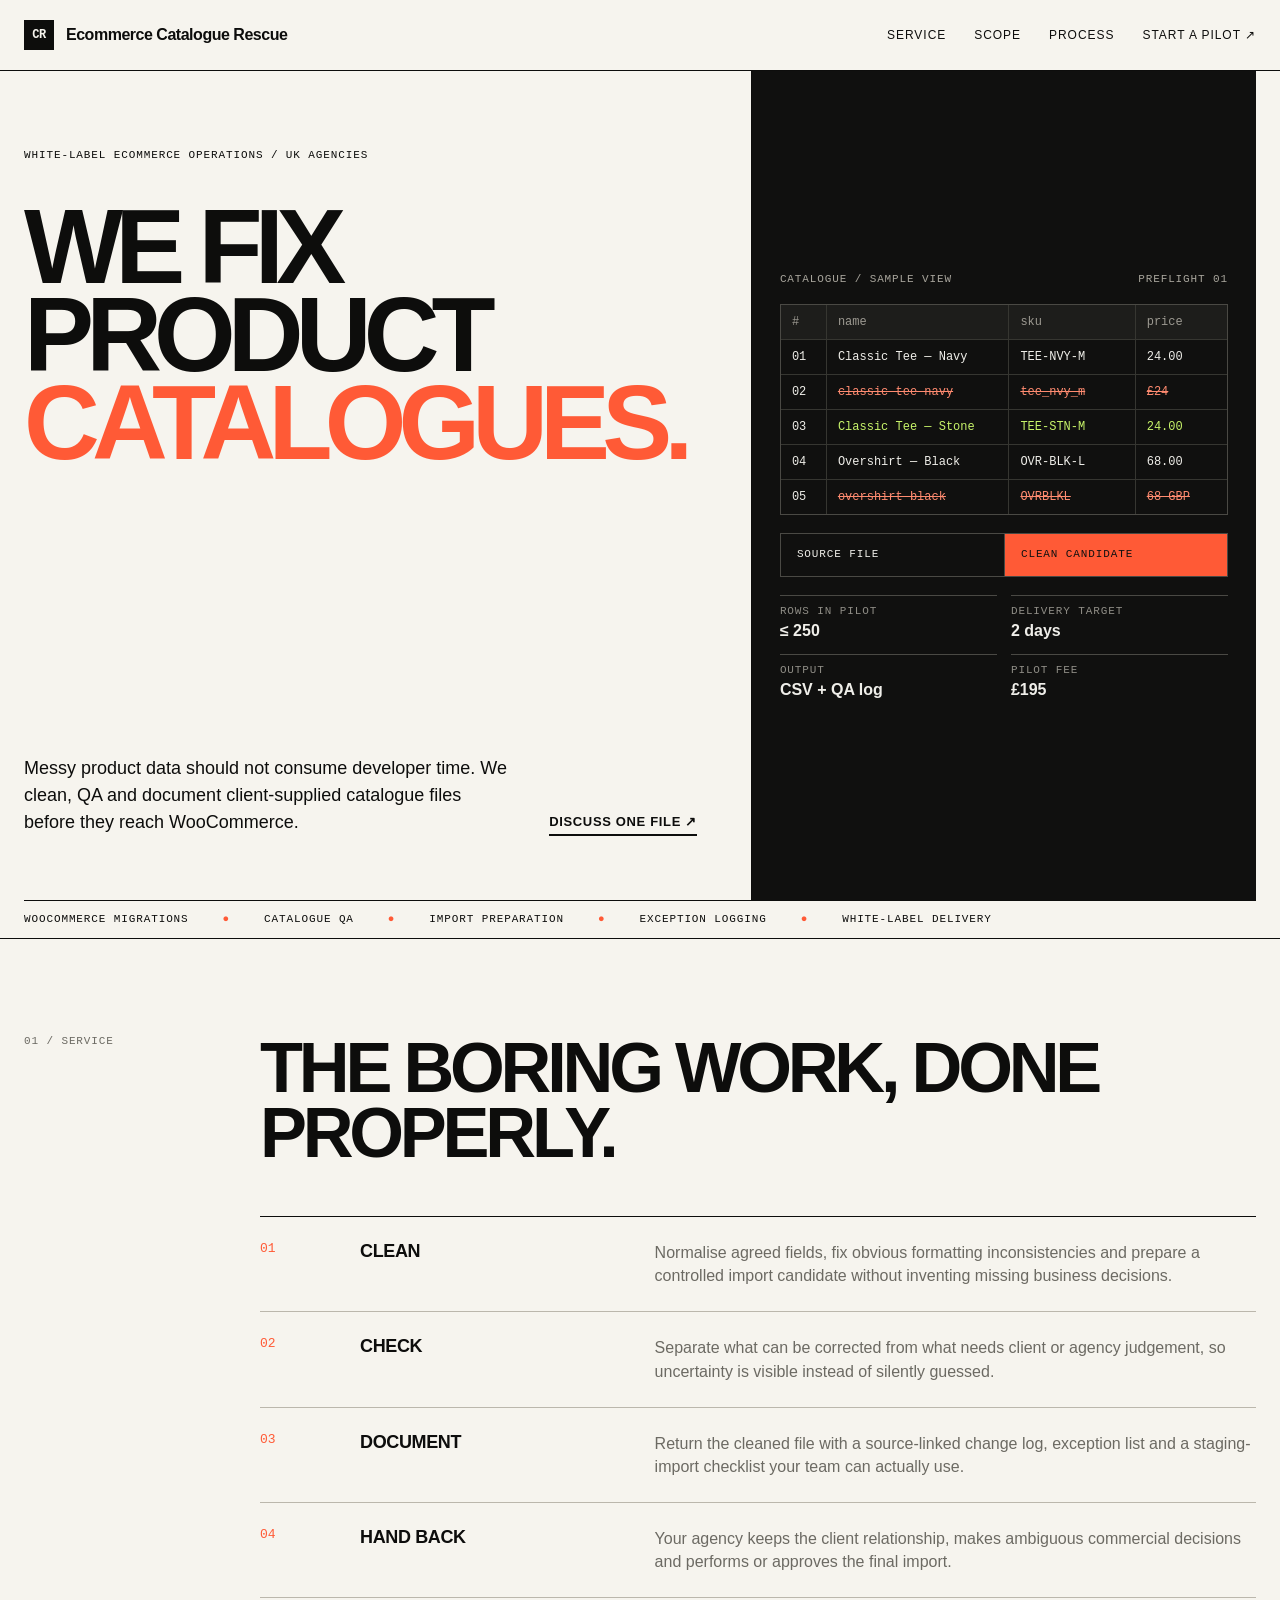
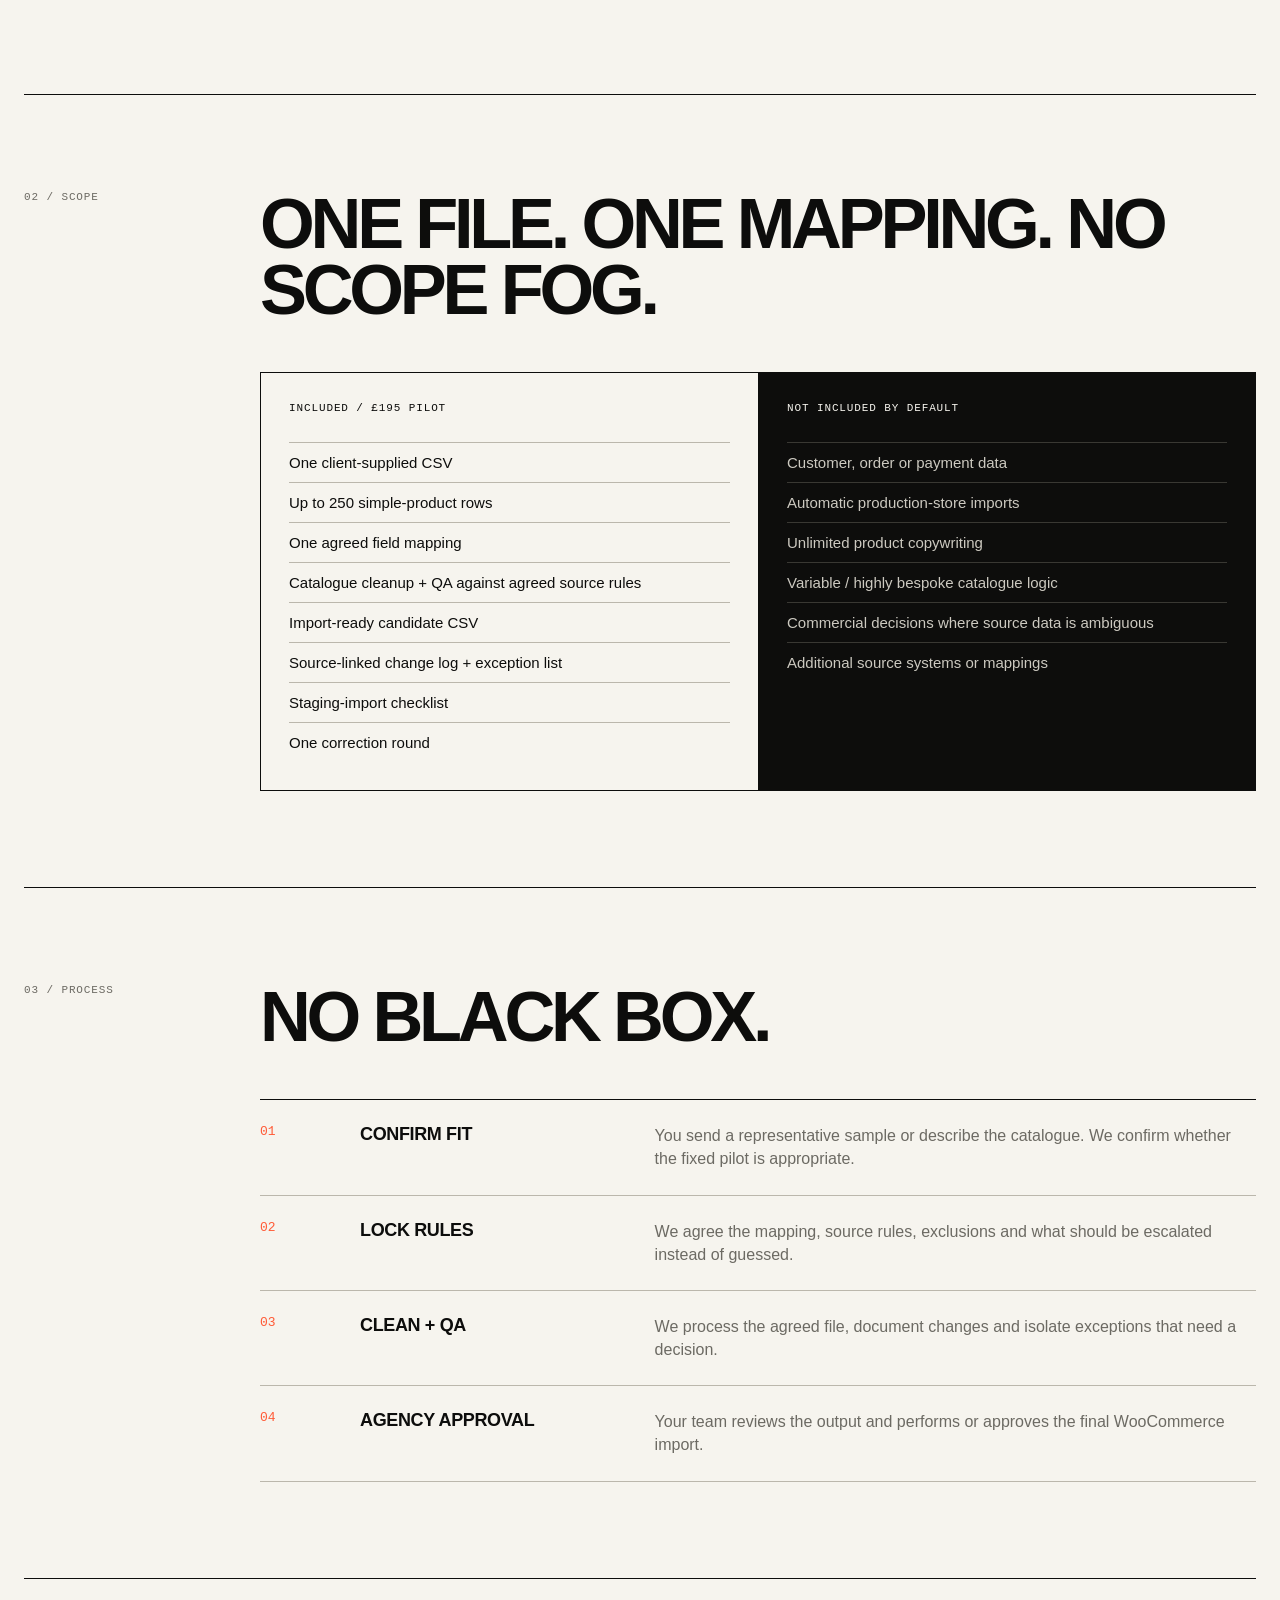
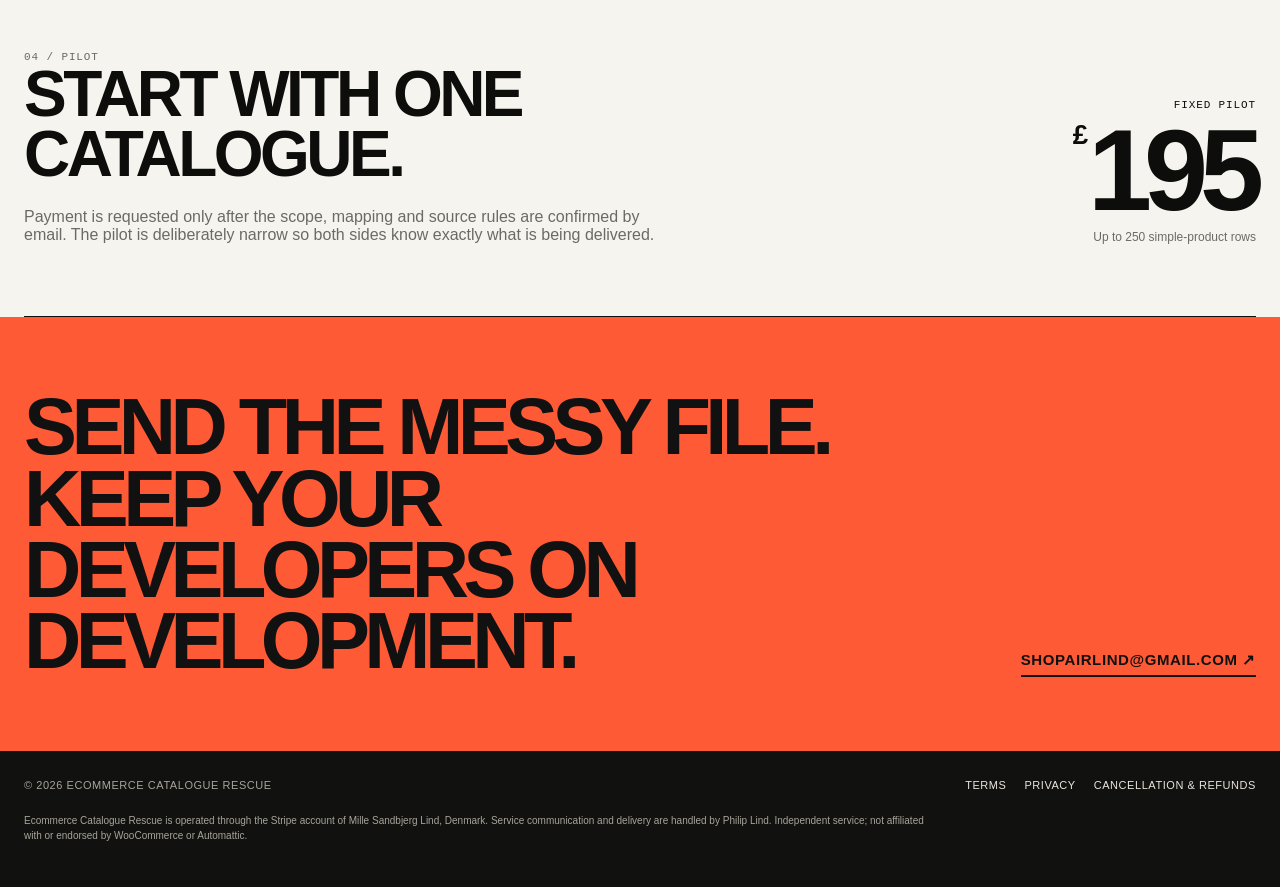
==== commit f1cc520f: "Replace Catalogue Rescue homepage with bespoke Swiss-style agency design" ====
--- a/catalogue-rescue/index.html
+++ b/catalogue-rescue/index.html
@@ -3,123 +3,142 @@
 <head>
   <meta charset="utf-8">
   <meta name="viewport" content="width=device-width,initial-scale=1">
-  <meta name="theme-color" content="#f3f1eb">
+  <meta name="theme-color" content="#f6f4ee">
   <title>Ecommerce Catalogue Rescue — Product catalogue cleanup for agencies</title>
   <meta name="description" content="White-label product catalogue cleanup, QA and WooCommerce import preparation for UK web and ecommerce agencies. Fixed-scope pilot: £195.">
   <meta property="og:title" content="Ecommerce Catalogue Rescue">
   <meta property="og:description" content="Product catalogue cleanup and WooCommerce import preparation for UK agencies.">
   <meta property="og:type" content="website">
-  <link rel="stylesheet" href="styles.css">
+  <link rel="stylesheet" href="site-v2.css?v=20260930b">
   <script type="application/ld+json">{"@context":"https://schema.org","@type":"ProfessionalService","name":"Ecommerce Catalogue Rescue","description":"Product catalogue cleanup and WooCommerce import preparation for UK web and ecommerce agencies.","email":"shopairlind@gmail.com","areaServed":"United Kingdom"}</script>
 </head>
 <body>
   <header class="site-header">
-    <div class="shell header-row">
-      <a class="wordmark" href="./"><span class="wordmark-mark">C</span><span>Ecommerce Catalogue Rescue</span></a>
-      <nav class="header-nav" aria-label="Primary">
+    <div class="shell nav">
+      <a class="brand" href="./"><span class="brand-box">CR</span><span>Ecommerce Catalogue Rescue</span></a>
+      <nav class="navlinks" aria-label="Primary">
         <a href="#service">Service</a>
         <a href="#scope">Scope</a>
         <a href="#process">Process</a>
-        <a href="mailto:shopairlind@gmail.com?subject=Catalogue%20Rescue%20pilot">Contact</a>
+        <a href="mailto:shopairlind@gmail.com?subject=Catalogue%20Rescue%20pilot">Start a pilot ↗</a>
       </nav>
     </div>
   </header>
 
   <main>
-    <div class="shell hero">
-      <div>
-        <div class="hero-kicker">White-label catalogue operations for agencies</div>
-        <h1>Clean product data.<br><em>Before</em> it becomes developer work.</h1>
-        <p class="hero-intro">We take messy product files, clean and document them, and return an import-ready candidate for your team to review. You keep the client relationship and control the final import.</p>
-        <a class="hero-cta" href="mailto:shopairlind@gmail.com?subject=Catalogue%20Rescue%20pilot">Discuss a pilot <span class="arrow">↗</span></a>
+    <section class="shell hero">
+      <div class="hero-copy">
+        <div>
+          <div class="kicker">White-label ecommerce operations / UK agencies</div>
+          <h1>We fix<br>product<br><span class="accent">catalogues.</span></h1>
+        </div>
+        <div class="hero-bottom">
+          <p class="hero-intro">Messy product data should not consume developer time. We clean, QA and document client-supplied catalogue files before they reach WooCommerce.</p>
+          <a class="hero-cta" href="mailto:shopairlind@gmail.com?subject=Catalogue%20Rescue%20pilot">Discuss one file ↗</a>
+        </div>
       </div>
-      <aside class="hero-side" aria-label="Pilot summary">
-        <div class="hero-side-row"><span>Pilot fee</span><span>£195</span></div>
-        <div class="hero-side-row"><span>Catalogue size</span><span>Up to 250 rows</span></div>
-        <div class="hero-side-row"><span>Product type</span><span>Simple products</span></div>
-        <div class="hero-side-row"><span>Turnaround target</span><span>2 business days</span></div>
-        <div class="hero-side-row"><span>Payment</span><span>After scope approval</span></div>
+
+      <aside class="hero-art" aria-label="Example catalogue cleanup">
+        <div class="art-top"><span>Catalogue / Sample view</span><span>Preflight 01</span></div>
+        <div class="csv">
+          <div class="csv-row csv-head"><span>#</span><span>name</span><span>sku</span><span>price</span></div>
+          <div class="csv-row"><span>01</span><span>Classic Tee — Navy</span><span>TEE-NVY-M</span><span>24.00</span></div>
+          <div class="csv-row"><span>02</span><span class="bad">classic tee navy</span><span class="bad">tee_nvy_m</span><span class="bad">£24</span></div>
+          <div class="csv-row"><span>03</span><span class="good">Classic Tee — Stone</span><span class="good">TEE-STN-M</span><span class="good">24.00</span></div>
+          <div class="csv-row"><span>04</span><span>Overshirt — Black</span><span>OVR-BLK-L</span><span>68.00</span></div>
+          <div class="csv-row"><span>05</span><span class="bad">overshirt black </span><span class="bad">OVRBLKL</span><span class="bad">68 GBP</span></div>
+        </div>
+        <div class="art-switch"><div>Source file</div><div class="on">Clean candidate</div></div>
+        <div class="art-meta">
+          <div><b>Rows in pilot</b><span>≤ 250</span></div>
+          <div><b>Delivery target</b><span>2 days</span></div>
+          <div><b>Output</b><span>CSV + QA log</span></div>
+          <div><b>Pilot fee</b><span>£195</span></div>
+        </div>
       </aside>
+    </section>
+
+    <div class="ticker" aria-hidden="true">
+      <div class="shell ticker-inner">
+        <span>WooCommerce migrations</span><span class="ticker-dot">●</span><span>Catalogue QA</span><span class="ticker-dot">●</span><span>Import preparation</span><span class="ticker-dot">●</span><span>Exception logging</span><span class="ticker-dot">●</span><span>White-label delivery</span>
+      </div>
     </div>
 
     <section class="shell section" id="service">
-      <div class="section-label">01 / Service</div>
+      <div class="section-index">01 / Service</div>
       <div class="section-main">
-        <h2>A narrow service for the work that sits between a client spreadsheet and a safe import.</h2>
-        <p class="lede">Built for WooCommerce migrations, rebuilds, launches and catalogue maintenance where repetitive product-data work starts eating into senior delivery time.</p>
-        <div class="service-rows">
-          <div class="service-row"><div class="service-no">01</div><h3>Clean</h3><p>Normalise agreed fields, remove obvious formatting inconsistencies and prepare a controlled candidate file without inventing missing business decisions.</p></div>
-          <div class="service-row"><div class="service-no">02</div><h3>Check</h3><p>Separate what can be corrected from what needs client or agency judgement, so uncertainty is visible rather than silently guessed.</p></div>
-          <div class="service-row"><div class="service-no">03</div><h3>Document</h3><p>Return the cleaned file with a source-linked change log, exception list and a practical staging-import checklist.</p></div>
-        </div>
-      </div>
-    </section>
-
-    <section class="shell section">
-      <div class="section-label">02 / Deliverables</div>
-      <div class="section-main">
-        <h2>What comes back.</h2>
-        <div class="deliverables">
-          <div class="deliverable"><div><strong>Import-ready candidate CSV</strong><span>A cleaned version of the agreed source file, prepared against the confirmed mapping.</span></div></div>
-          <div class="deliverable"><div><strong>Source-linked change log</strong><span>A record of the corrections made, so your team can review what changed and why.</span></div></div>
-          <div class="deliverable"><div><strong>Exception list</strong><span>Missing, conflicting or ambiguous product information that should not be guessed.</span></div></div>
-          <div class="deliverable"><div><strong>Staging-import checklist</strong><span>A concise preflight list for your team before anything touches a production store.</span></div></div>
-          <div class="deliverable"><div><strong>One correction round</strong><span>For issues that fall within the scope and rules agreed before work begins.</span></div></div>
+        <h2>The boring work, done properly.</h2>
+        <div class="rows">
+          <div class="row"><div class="row-no">01</div><h3>Clean</h3><p>Normalise agreed fields, fix obvious formatting inconsistencies and prepare a controlled import candidate without inventing missing business decisions.</p></div>
+          <div class="row"><div class="row-no">02</div><h3>Check</h3><p>Separate what can be corrected from what needs client or agency judgement, so uncertainty is visible instead of silently guessed.</p></div>
+          <div class="row"><div class="row-no">03</div><h3>Document</h3><p>Return the cleaned file with a source-linked change log, exception list and a staging-import checklist your team can actually use.</p></div>
+          <div class="row"><div class="row-no">04</div><h3>Hand back</h3><p>Your agency keeps the client relationship, makes ambiguous commercial decisions and performs or approves the final import.</p></div>
         </div>
       </div>
     </section>
 
     <section class="shell section" id="scope">
-      <div class="section-label">03 / Scope</div>
+      <div class="section-index">02 / Scope</div>
       <div class="section-main">
-        <h2>Fixed enough to be useful. Narrow enough to stay predictable.</h2>
-        <div class="scope-grid">
-          <div class="scope-col">
-            <div class="scope-title">Included in the £195 pilot</div>
+        <h2>One file. One mapping. No scope fog.</h2>
+        <div class="scope">
+          <div class="scope-block">
+            <div class="scope-title">Included / £195 pilot</div>
             <ul>
               <li>One client-supplied CSV</li>
               <li>Up to 250 simple-product rows</li>
               <li>One agreed field mapping</li>
-              <li>Catalogue cleanup and QA against agreed source rules</li>
+              <li>Catalogue cleanup + QA against agreed source rules</li>
+              <li>Import-ready candidate CSV</li>
+              <li>Source-linked change log + exception list</li>
+              <li>Staging-import checklist</li>
               <li>One correction round</li>
-              <li>Two-business-day target after usable input is confirmed</li>
             </ul>
           </div>
-          <div class="scope-col">
-            <div class="scope-title dark">Outside the standard pilot</div>
+          <div class="scope-block">
+            <div class="scope-title">Not included by default</div>
             <ul>
               <li>Customer, order or payment data</li>
               <li>Automatic production-store imports</li>
-              <li>Unbounded product copywriting</li>
-              <li>Variable or highly bespoke product logic unless separately agreed</li>
-              <li>Commercial decisions where the source data is ambiguous</li>
-              <li>Additional source systems or mappings unless separately agreed</li>
+              <li>Unlimited product copywriting</li>
+              <li>Variable / highly bespoke catalogue logic</li>
+              <li>Commercial decisions where source data is ambiguous</li>
+              <li>Additional source systems or mappings</li>
             </ul>
           </div>
         </div>
-        <div class="note"><strong>Data handling:</strong> The pilot is designed for product catalogue data only. Do not send customer, order or payment information. Confidential source files are accepted only after the project scope and handling method are agreed.</div>
       </div>
     </section>
 
     <section class="shell section" id="process">
-      <div class="section-label">04 / Process</div>
+      <div class="section-index">03 / Process</div>
       <div class="section-main">
-        <h2>Four steps. No black box.</h2>
-        <div class="process-grid">
-          <div class="process-step"><div class="process-num">01</div><h3>Confirm fit</h3><p>Send a representative sample or describe the catalogue. We confirm whether the pilot is appropriate.</p></div>
-          <div class="process-step"><div class="process-num">02</div><h3>Lock the rules</h3><p>We agree the mapping, source rules, exclusions and what should be escalated instead of guessed.</p></div>
-          <div class="process-step"><div class="process-num">03</div><h3>Clean + document</h3><p>We process the agreed file and return the candidate CSV, change log, exceptions and checklist.</p></div>
-          <div class="process-step"><div class="process-num">04</div><h3>Your team approves</h3><p>Your agency or client makes ambiguous commercial decisions and performs or approves the final import.</p></div>
+        <h2>No black box.</h2>
+        <div class="rows">
+          <div class="row"><div class="row-no">01</div><h3>Confirm fit</h3><p>You send a representative sample or describe the catalogue. We confirm whether the fixed pilot is appropriate.</p></div>
+          <div class="row"><div class="row-no">02</div><h3>Lock rules</h3><p>We agree the mapping, source rules, exclusions and what should be escalated instead of guessed.</p></div>
+          <div class="row"><div class="row-no">03</div><h3>Clean + QA</h3><p>We process the agreed file, document changes and isolate exceptions that need a decision.</p></div>
+          <div class="row"><div class="row-no">04</div><h3>Agency approval</h3><p>Your team reviews the output and performs or approves the final WooCommerce import.</p></div>
         </div>
       </div>
     </section>
 
-    <section class="cta-band">
-      <div class="shell cta-inner">
-        <div>
-          <div class="section-label">Start with one file</div>
-          <h2>If the catalogue is messy, send the shape of the problem.</h2>
-        </div>
+    <section class="shell price-band">
+      <div class="price-copy">
+        <div class="section-index">04 / Pilot</div>
+        <h2>Start with one catalogue.</h2>
+        <p>Payment is requested only after the scope, mapping and source rules are confirmed by email. The pilot is deliberately narrow so both sides know exactly what is being delivered.</p>
+      </div>
+      <div class="price-box">
+        <div class="label">Fixed pilot</div>
+        <div class="amount"><span>£</span>195</div>
+        <div class="small">Up to 250 simple-product rows</div>
+      </div>
+    </section>
+
+    <section class="cta">
+      <div class="shell cta-grid">
+        <h2>Send the messy file.<br>Keep your developers on development.</h2>
         <a href="mailto:shopairlind@gmail.com?subject=Catalogue%20Rescue%20pilot">shopairlind@gmail.com ↗</a>
       </div>
     </section>
--- a/catalogue-rescue/site-v2.css
+++ b/catalogue-rescue/site-v2.css
@@ -0,0 +1 @@
+:root{--bg:#f6f4ee;--ink:#0d0d0c;--muted:#6c6a63;--line:#bbb7ac;--accent:#ff5a36;--white:#fff;--max:1380px}*{box-sizing:border-box}html{scroll-behavior:smooth}body{margin:0;background:var(--bg);color:var(--ink);font-family:Arial,Helvetica,sans-serif;-webkit-font-smoothing:antialiased}a{color:inherit}.shell{width:min(var(--max),calc(100% - 48px));margin:0 auto}.site-header{border-bottom:1px solid var(--ink);background:var(--bg);position:sticky;top:0;z-index:10}.nav{height:70px;display:grid;grid-template-columns:1fr auto;align-items:center}.brand{display:flex;align-items:center;gap:12px;text-decoration:none;font-weight:800;letter-spacing:-.03em;font-size:16px}.brand-box{width:30px;height:30px;background:var(--ink);color:var(--bg);display:grid;place-items:center;font-family:"Courier New",monospace;font-size:12px}.navlinks{display:flex;gap:28px;align-items:center;font-size:12px;text-transform:uppercase;letter-spacing:.08em}.navlinks a{text-decoration:none}.navlinks a:hover{color:var(--accent)}.hero{min-height:calc(100vh - 70px);display:grid;grid-template-columns:minmax(0,1.18fr) minmax(420px,.82fr);border-bottom:1px solid var(--ink)}.hero-copy{padding:78px 54px 64px 0;display:flex;flex-direction:column;justify-content:space-between}.kicker{font-family:"Courier New",monospace;font-size:11px;text-transform:uppercase;letter-spacing:.08em}.hero h1{font-size:clamp(64px,8.2vw,132px);line-height:.84;letter-spacing:-.075em;margin:42px 0 0;font-weight:900;text-transform:uppercase;max-width:900px}.hero h1 .accent{color:var(--accent)}.hero-bottom{display:grid;grid-template-columns:minmax(0,560px) auto;gap:36px;align-items:end;margin-top:70px}.hero-intro{font-size:18px;line-height:1.5;margin:0;max-width:560px}.hero-cta{display:inline-flex;align-items:center;gap:12px;text-decoration:none;font-weight:800;font-size:13px;text-transform:uppercase;letter-spacing:.05em;border-bottom:2px solid var(--ink);padding-bottom:5px;white-space:nowrap}.hero-cta:hover{color:var(--accent);border-color:var(--accent)}.hero-art{border-left:1px solid var(--ink);background:#10100f;color:#efeee9;padding:28px;display:flex;flex-direction:column;justify-content:center}.art-top{display:flex;justify-content:space-between;gap:20px;font:11px/1.3 "Courier New",monospace;text-transform:uppercase;letter-spacing:.08em;color:#a8a59c;margin-bottom:18px}.csv{border:1px solid #4a4944;font-family:"Courier New",monospace;font-size:12px;overflow:hidden}.csv-row{display:grid;grid-template-columns:46px 1.3fr .9fr .65fr;border-bottom:1px solid #363631}.csv-row:last-child{border-bottom:0}.csv-row>span{padding:10px 11px;border-right:1px solid #363631;white-space:nowrap;overflow:hidden;text-overflow:ellipsis}.csv-row>span:last-child{border-right:0}.csv-head{background:#1d1d1b;color:#9c9991}.bad{color:#ff8b70;text-decoration:line-through;text-decoration-thickness:1px}.good{color:#c8f46a}.art-switch{display:grid;grid-template-columns:1fr 1fr;margin:18px 0;border:1px solid #4a4944}.art-switch div{padding:14px 16px;font:11px/1.2 "Courier New",monospace;text-transform:uppercase;letter-spacing:.08em}.art-switch div+div{border-left:1px solid #4a4944}.art-switch .on{background:var(--accent);color:#111}.art-meta{display:grid;grid-template-columns:1fr 1fr;gap:14px}.art-meta div{border-top:1px solid #4a4944;padding-top:9px}.art-meta b{display:block;font:11px/1.2 "Courier New",monospace;text-transform:uppercase;letter-spacing:.08em;color:#8f8d86;margin-bottom:4px}.art-meta span{font-size:16px;font-weight:800}.ticker{border-bottom:1px solid var(--ink);overflow:hidden}.ticker-inner{display:flex;white-space:nowrap;gap:34px;padding:13px 0;font:11px/1 "Courier New",monospace;text-transform:uppercase;letter-spacing:.08em}.ticker-dot{color:var(--accent)}.section{display:grid;grid-template-columns:180px minmax(0,1fr);gap:56px;padding:96px 0;border-bottom:1px solid var(--ink)}.section-index{font:11px/1.2 "Courier New",monospace;text-transform:uppercase;letter-spacing:.08em;color:var(--muted)}.section-main h2{font-size:clamp(44px,5.5vw,84px);line-height:.93;letter-spacing:-.06em;margin:0 0 50px;text-transform:uppercase;max-width:1000px}.rows{border-top:1px solid var(--ink)}.row{display:grid;grid-template-columns:70px minmax(180px,.55fr) minmax(0,1.25fr);gap:30px;padding:24px 0;border-bottom:1px solid var(--line);align-items:start}.row-no{font:13px/1.3 "Courier New",monospace;color:var(--accent)}.row h3{font-size:18px;margin:0;text-transform:uppercase;letter-spacing:-.02em}.row p{font-size:16px;line-height:1.45;color:var(--muted);margin:0;max-width:720px}.scope{display:grid;grid-template-columns:1fr 1fr;border:1px solid var(--ink)}.scope-block{padding:28px}.scope-block+ .scope-block{border-left:1px solid var(--ink);background:var(--ink);color:var(--bg)}.scope-title{font:11px/1.3 "Courier New",monospace;text-transform:uppercase;letter-spacing:.08em;margin-bottom:26px}.scope ul{list-style:none;margin:0;padding:0}.scope li{padding:11px 0;border-top:1px solid var(--line);font-size:15px}.scope-block+ .scope-block li{border-color:#393833;color:#ccc9c0}.price-band{display:grid;grid-template-columns:1fr auto;align-items:end;gap:40px;padding:72px 0;border-bottom:1px solid var(--ink)}.price-copy h2{font-size:clamp(42px,5vw,76px);line-height:.94;letter-spacing:-.055em;text-transform:uppercase;margin:0;max-width:800px}.price-copy p{font-size:16px;color:var(--muted);max-width:650px;margin:24px 0 0}.price-box{text-align:right}.price-box .label{font:11px/1.2 "Courier New",monospace;text-transform:uppercase;letter-spacing:.08em}.price-box .amount{font-size:clamp(72px,9vw,136px);line-height:.8;font-weight:900;letter-spacing:-.07em;margin-top:12px}.price-box .amount span{font-size:.24em;vertical-align:top;letter-spacing:0}.price-box .small{font-size:12px;color:var(--muted);margin-top:14px}.cta{background:var(--accent);color:#111;padding:74px 0}.cta-grid{display:grid;grid-template-columns:minmax(0,1fr) auto;align-items:end;gap:50px}.cta h2{font-size:clamp(46px,6.2vw,96px);line-height:.9;letter-spacing:-.07em;text-transform:uppercase;margin:0;max-width:900px}.cta a{font-size:15px;font-weight:900;text-transform:uppercase;letter-spacing:.04em;text-decoration:none;border-bottom:2px solid #111;padding-bottom:6px;white-space:nowrap}.site-footer{padding:28px 0 44px;background:#11110f;color:#a7a49a}.footer-row{display:flex;justify-content:space-between;gap:30px;font-size:11px;text-transform:uppercase;letter-spacing:.05em}.footer-links{display:flex;gap:18px}.footer-links a{text-decoration:none;color:#e8e5dd}.footer-legal{max-width:900px;margin-top:22px;font-size:10px;line-height:1.5}.legal-page{min-height:100vh}.legal-head{border-bottom:1px solid var(--ink);height:70px;display:flex;align-items:center}.legal-head a{font-size:12px;text-transform:uppercase;letter-spacing:.06em;text-decoration:none}.legal-main{padding:84px 0 110px;max-width:860px}.legal-main .section-index{color:var(--accent);margin-bottom:22px}.legal-main h1{font-size:clamp(58px,8vw,112px);line-height:.84;letter-spacing:-.07em;text-transform:uppercase;margin:0 0 36px}.legal-date{font:11px/1.2 "Courier New",monospace;text-transform:uppercase;color:var(--muted);margin-bottom:62px}.legal-main h2{font-size:18px;text-transform:uppercase;margin:34px 0 8px}.legal-main p{font-size:16px;line-height:1.55;color:#55534e;margin:0 0 20px}.legal-main a{color:var(--accent)}@media(max-width:980px){.hero{grid-template-columns:1fr;min-height:auto}.hero-copy{padding:70px 0 64px}.hero-art{border-left:0;border-top:1px solid var(--ink);min-height:520px}.section{grid-template-columns:1fr;gap:24px}.row{grid-template-columns:54px 1fr}.row p{grid-column:2}.price-band,.cta-grid{grid-template-columns:1fr;align-items:start}.price-box{text-align:left}.scope{grid-template-columns:1fr}.scope-block+ .scope-block{border-left:0;border-top:1px solid var(--ink)}}@media(max-width:640px){.shell{width:calc(100% - 28px)}.nav{height:64px}.navlinks a:not(:last-child){display:none}.hero-copy{padding-top:48px}.hero h1{font-size:clamp(54px,17vw,88px)}.hero-bottom{grid-template-columns:1fr;gap:28px;margin-top:50px}.hero-art{padding:16px;min-height:430px}.csv{font-size:10px}.csv-row{grid-template-columns:34px 1.3fr .8fr}.csv-row span:nth-child(4){display:none}.art-meta{grid-template-columns:1fr}.section{padding:70px 0}.section-main h2{font-size:clamp(42px,13vw,66px)}.row{gap:12px}.row p{font-size:14px}.price-band{padding:58px 0}.cta{padding:58px 0}.cta h2{font-size:clamp(48px,14vw,72px)}.footer-row{flex-direction:column}.legal-main{padding-top:60px}}
